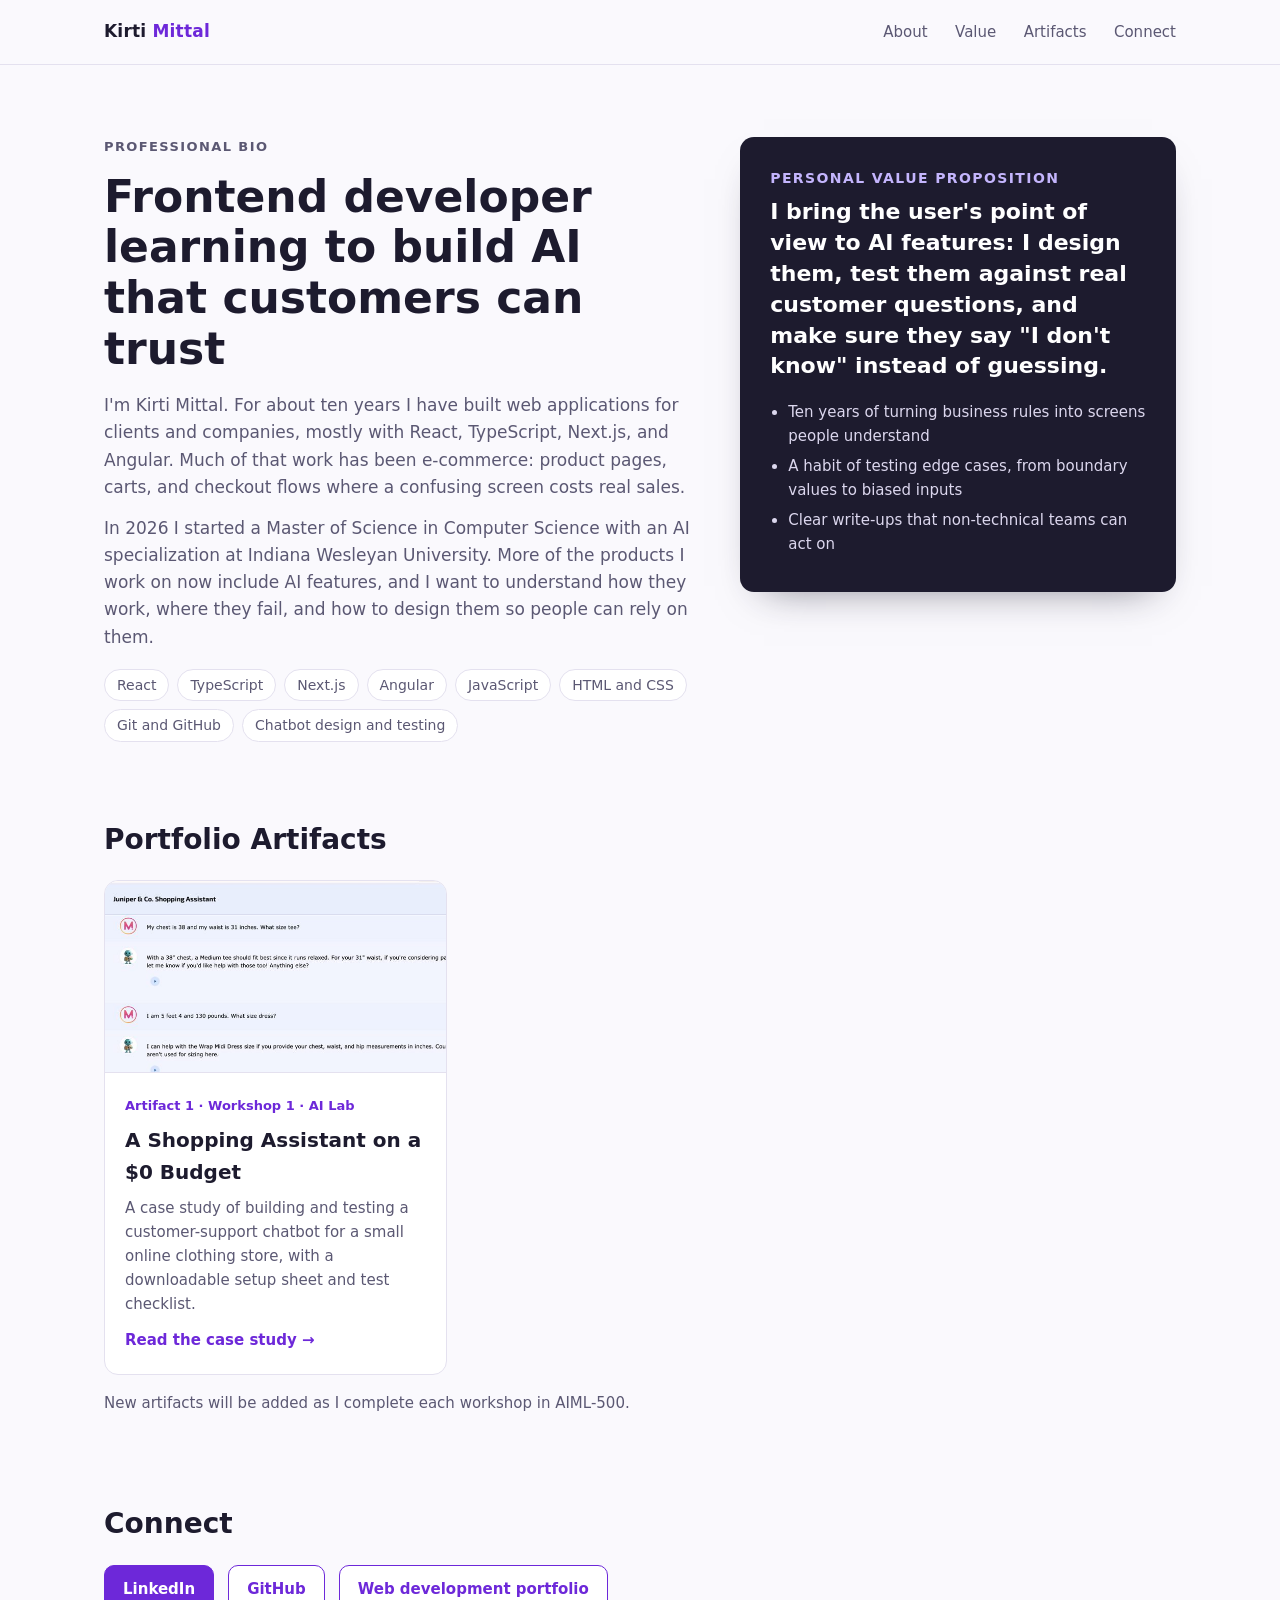
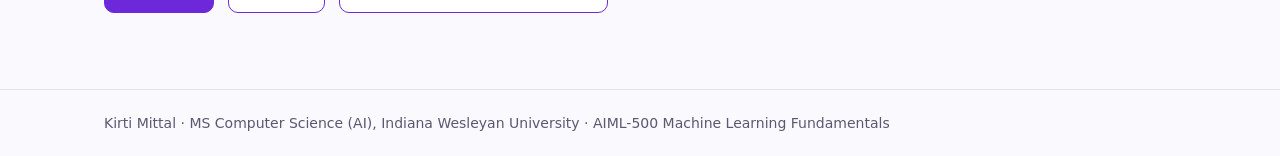
==== index.html @ bc3b61aa "Adding portfolio files" ====
<!DOCTYPE html>
<html lang="en">
<head>
  <meta charset="utf-8">
  <meta name="viewport" content="width=device-width, initial-scale=1">
  <title>Kirti Mittal | AI and Frontend Portfolio</title>
  <meta name="description" content="Kirti Mittal, frontend developer and MS Computer Science (AI) student. Portfolio of AI and machine learning work.">
  <link rel="stylesheet" href="styles.css">
</head>
<body>
  <header class="topbar">
    <div class="wrap">
      <a class="brand" href="index.html">Kirti <span>Mittal</span></a>
      <nav>
        <a href="#about">About</a>
        <a href="#value">Value</a>
        <a href="#artifacts">Artifacts</a>
        <a href="#connect">Connect</a>
      </nav>
    </div>
  </header>

  <main class="wrap">
    <section class="intro" id="about">
      <div>
        <p class="eyebrow">Professional Bio</p>
        <h1>Frontend developer learning to build AI that customers can trust</h1>
        <p>I'm Kirti Mittal. For about ten years I have built web applications for clients and companies, mostly with React, TypeScript, Next.js, and Angular. Much of that work has been e-commerce: product pages, carts, and checkout flows where a confusing screen costs real sales.</p>
        <p>In 2026 I started a Master of Science in Computer Science with an AI specialization at Indiana Wesleyan University. More of the products I work on now include AI features, and I want to understand how they work, where they fail, and how to design them so people can rely on them.</p>
        <ul class="chips">
          <li>React</li><li>TypeScript</li><li>Next.js</li><li>Angular</li><li>JavaScript</li><li>HTML and CSS</li><li>Git and GitHub</li><li>Chatbot design and testing</li>
        </ul>
      </div>

      <aside class="value-card" id="value">
        <h2>Personal Value Proposition</h2>
        <p class="statement">I bring the user's point of view to AI features: I design them, test them against real customer questions, and make sure they say "I don't know" instead of guessing.</p>
        <ul>
          <li>Ten years of turning business rules into screens people understand</li>
          <li>A habit of testing edge cases, from boundary values to biased inputs</li>
          <li>Clear write-ups that non-technical teams can act on</li>
        </ul>
      </aside>
    </section>

    <section class="block" id="artifacts">
      <h2>Portfolio Artifacts</h2>
      <div class="cards">
        <a class="card" href="artifact-1.html">
          <img src="images/card-thumb.jpg" alt="The Juniper and Co. Shopping Assistant answering a sizing question and refusing a card number">
          <div class="body">
            <span class="tag">Artifact 1 · Workshop 1 · AI Lab</span>
            <h3>A Shopping Assistant on a $0 Budget</h3>
            <p>A case study of building and testing a customer-support chatbot for a small online clothing store, with a downloadable setup sheet and test checklist.</p>
            <div class="more">Read the case study →</div>
          </div>
        </a>
      </div>
      <p class="note">New artifacts will be added as I complete each workshop in AIML-500.</p>
    </section>

    <section class="block" id="connect">
      <h2>Connect</h2>
      <div class="contact">
        <a class="btn primary" href="https://www.linkedin.com/in/kirti-mittal-17159bb5" target="_blank" rel="noopener">LinkedIn</a>
        <a class="btn ghost" href="https://github.com/KirtiMittal777/" target="_blank" rel="noopener">GitHub</a>
        <a class="btn ghost" href="https://kirti-mittal-portfolio.netlify.app/" target="_blank" rel="noopener">Web development portfolio</a>
      </div>
    </section>
  </main>

  <footer>
    <div class="wrap">Kirti Mittal · MS Computer Science (AI), Indiana Wesleyan University · AIML-500 Machine Learning Fundamentals</div>
  </footer>
</body>
</html>
---- styles.css ----
:root {
  --ink: #1d1b2e;
  --muted: #5b5873;
  --line: #e4e1ef;
  --bg: #faf9fd;
  --card: #ffffff;
  --brand: #6d28d9;
  --brand-soft: #efe9fc;
  --ok: #047857;
  --warn: #b45309;
  --radius: 14px;
  --font: system-ui, -apple-system, "Segoe UI", Roboto, "Helvetica Neue", Arial, sans-serif;
}

* { box-sizing: border-box; }
html { scroll-behavior: smooth; }
body {
  margin: 0;
  font-family: var(--font);
  color: var(--ink);
  background: var(--bg);
  line-height: 1.6;
  font-size: 17px;
}
a { color: var(--brand); }
img { max-width: 100%; display: block; }
.wrap { max-width: 1120px; margin: 0 auto; padding: 0 24px; }

/* Top bar */
.topbar {
  position: sticky; top: 0; z-index: 10;
  background: rgba(250, 249, 253, 0.92);
  backdrop-filter: blur(6px);
  border-bottom: 1px solid var(--line);
}
.topbar .wrap { display: flex; align-items: center; justify-content: space-between; height: 64px; }
.brand { font-weight: 700; color: var(--ink); text-decoration: none; letter-spacing: 0.2px; }
.brand span { color: var(--brand); }
.topbar nav a { margin-left: 22px; color: var(--muted); text-decoration: none; font-size: 15px; font-weight: 500; }
.topbar nav a:hover, .topbar nav a.active { color: var(--brand); }

/* Home: intro */
.intro { padding: 72px 0 40px; display: grid; grid-template-columns: 1.35fr 1fr; gap: 48px; align-items: start; }
.eyebrow { text-transform: uppercase; letter-spacing: 1.4px; font-size: 13px; font-weight: 700; color: var(--brand); margin: 0 0 10px; }
.intro h1 { font-size: 44px; line-height: 1.15; margin: 0 0 18px; }
.intro p { color: var(--muted); margin: 0 0 14px; }
.chips { display: flex; flex-wrap: wrap; gap: 8px; margin: 18px 0 0; padding: 0; list-style: none; }
.chips li { background: var(--card); border: 1px solid var(--line); border-radius: 999px; padding: 4px 12px; font-size: 14px; color: var(--muted); }

.value-card {
  background: var(--ink); color: #fff; border-radius: var(--radius); padding: 30px;
  box-shadow: 0 18px 40px -24px rgba(29, 27, 46, 0.6);
}
.value-card h2 { margin: 0 0 8px; font-size: 14px; letter-spacing: 1.4px; text-transform: uppercase; color: #c4b5fd; }
.value-card .statement { color: #fff; font-size: 22px; line-height: 1.4; margin: 0 0 18px; font-weight: 600; }
.value-card ul { margin: 0; padding-left: 18px; color: #dcd7ee; font-size: 15px; }
.value-card li { margin-bottom: 6px; }

section.block { padding: 36px 0; }
section.block > h2 { font-size: 28px; margin: 0 0 18px; }

/* Artifact cards */
.cards { display: grid; grid-template-columns: repeat(auto-fill, minmax(320px, 1fr)); gap: 22px; }
.card {
  background: var(--card); border: 1px solid var(--line); border-radius: var(--radius);
  overflow: hidden; text-decoration: none; color: inherit; display: flex; flex-direction: column;
  transition: transform 0.15s ease, box-shadow 0.15s ease;
}
.card:hover { transform: translateY(-3px); box-shadow: 0 14px 30px -20px rgba(109, 40, 217, 0.5); }
.card img { border-bottom: 1px solid var(--line); aspect-ratio: 16 / 9; object-fit: cover; object-position: top left; width: 100%; }
.card .body { padding: 18px 20px 22px; }
.card .tag { font-size: 13px; font-weight: 700; color: var(--brand); }
.card h3 { margin: 6px 0 8px; font-size: 20px; }
.card p { margin: 0; color: var(--muted); font-size: 15px; }
.card .more { margin-top: 12px; font-weight: 600; color: var(--brand); font-size: 15px; }
.note { color: var(--muted); font-size: 15px; margin-top: 16px; }

.contact { display: flex; gap: 14px; flex-wrap: wrap; }
.btn {
  display: inline-block; padding: 11px 18px; border-radius: 10px; font-weight: 600; font-size: 15px;
  text-decoration: none; border: 1px solid var(--brand);
}
.btn.primary { background: var(--brand); color: #fff; }
.btn.ghost { background: var(--card); color: var(--brand); }
.btn:hover { filter: brightness(1.08); }

footer { border-top: 1px solid var(--line); margin-top: 40px; padding: 22px 0; color: var(--muted); font-size: 14px; }

/* Artifact page */
.crumbs { padding-top: 28px; font-size: 14px; color: var(--muted); }
.crumbs a { color: var(--muted); }
.art-head { padding: 18px 0 8px; }
.art-head h1 { font-size: 38px; line-height: 1.2; margin: 4px 0 14px; max-width: 820px; }
.art-head .lede { color: var(--muted); max-width: 760px; margin: 0 0 20px; }
.actions { display: flex; gap: 12px; flex-wrap: wrap; margin-bottom: 26px; }

.stats { display: grid; grid-template-columns: repeat(4, 1fr); gap: 14px; margin: 6px 0 30px; }
.stat { background: var(--card); border: 1px solid var(--line); border-radius: 12px; padding: 14px 16px; }
.stat b { display: block; font-size: 26px; color: var(--brand); line-height: 1.1; }
.stat span { font-size: 14px; color: var(--muted); }

.layout { display: grid; grid-template-columns: 220px 1fr; gap: 44px; align-items: start; }
.toc { position: sticky; top: 88px; font-size: 14px; }
.toc p { font-weight: 700; margin: 0 0 8px; text-transform: uppercase; letter-spacing: 1.2px; font-size: 12px; color: var(--muted); }
.toc ol { margin: 0; padding-left: 20px; }
.toc li { margin-bottom: 6px; }
.toc a { color: var(--ink); text-decoration: none; }
.toc a:hover { color: var(--brand); }

.field { padding: 6px 0 26px; border-bottom: 1px dashed var(--line); margin-bottom: 22px; scroll-margin-top: 88px; }
.field:last-child { border-bottom: 0; }
.field .label {
  display: inline-block; font-size: 12px; font-weight: 700; letter-spacing: 1.3px; text-transform: uppercase;
  color: var(--brand); background: var(--brand-soft); border-radius: 6px; padding: 3px 9px; margin-bottom: 10px;
}
.field h2 { margin: 0 0 10px; font-size: 24px; }
.field p { margin: 0 0 12px; }
.field ul, .field ol { margin: 0 0 12px; padding-left: 22px; }
.field li { margin-bottom: 6px; }

.steps { counter-reset: s; list-style: none; padding: 0 !important; }
.steps li { counter-increment: s; position: relative; padding-left: 44px; margin-bottom: 14px; }
.steps li::before {
  content: counter(s); position: absolute; left: 0; top: 0; width: 30px; height: 30px; border-radius: 50%;
  background: var(--brand); color: #fff; font-weight: 700; font-size: 14px; display: grid; place-items: center;
}

table.results { width: 100%; border-collapse: collapse; font-size: 15px; margin: 6px 0 14px; background: var(--card); border: 1px solid var(--line); border-radius: 10px; overflow: hidden; }
table.results th, table.results td { text-align: left; padding: 9px 12px; border-bottom: 1px solid var(--line); vertical-align: top; }
table.results th { background: var(--brand-soft); font-size: 13px; text-transform: uppercase; letter-spacing: 0.8px; }
.pass { color: var(--ok); font-weight: 700; }
.partial { color: var(--warn); font-weight: 700; }

figure { margin: 18px 0 24px; }
figure a { display: block; }
figure img {
  border: 2px solid #c9c3dc; border-radius: 10px; width: 100%;
  box-shadow: 0 10px 24px -18px rgba(29, 27, 46, 0.55);
}
figcaption { font-size: 14px; color: var(--muted); margin-top: 8px; }
figcaption b { color: var(--ink); }

.timeline { list-style: none; padding: 0 !important; border-left: 3px solid var(--brand-soft); margin-left: 6px !important; }
.timeline li { position: relative; padding: 0 0 14px 20px; }
.timeline li::before { content: ""; position: absolute; left: -8px; top: 7px; width: 13px; height: 13px; border-radius: 50%; background: var(--brand); }

.refs p { padding-left: 2em; text-indent: -2em; }

@media (max-width: 860px) {
  .intro { grid-template-columns: 1fr; padding-top: 44px; }
  .intro h1 { font-size: 34px; }
  .layout { grid-template-columns: 1fr; }
  .toc { position: static; }
  .stats { grid-template-columns: repeat(2, 1fr); }
  .topbar nav a { margin-left: 14px; }
  .art-head h1 { font-size: 30px; }
}

.layout > * { min-width: 0; }
.refs p { overflow-wrap: anywhere; }
@media (max-width: 560px) {
  table.results { font-size: 13px; }
  table.results th, table.results td { padding: 7px 8px; }
  .topbar nav a:first-child { display: none; }
}
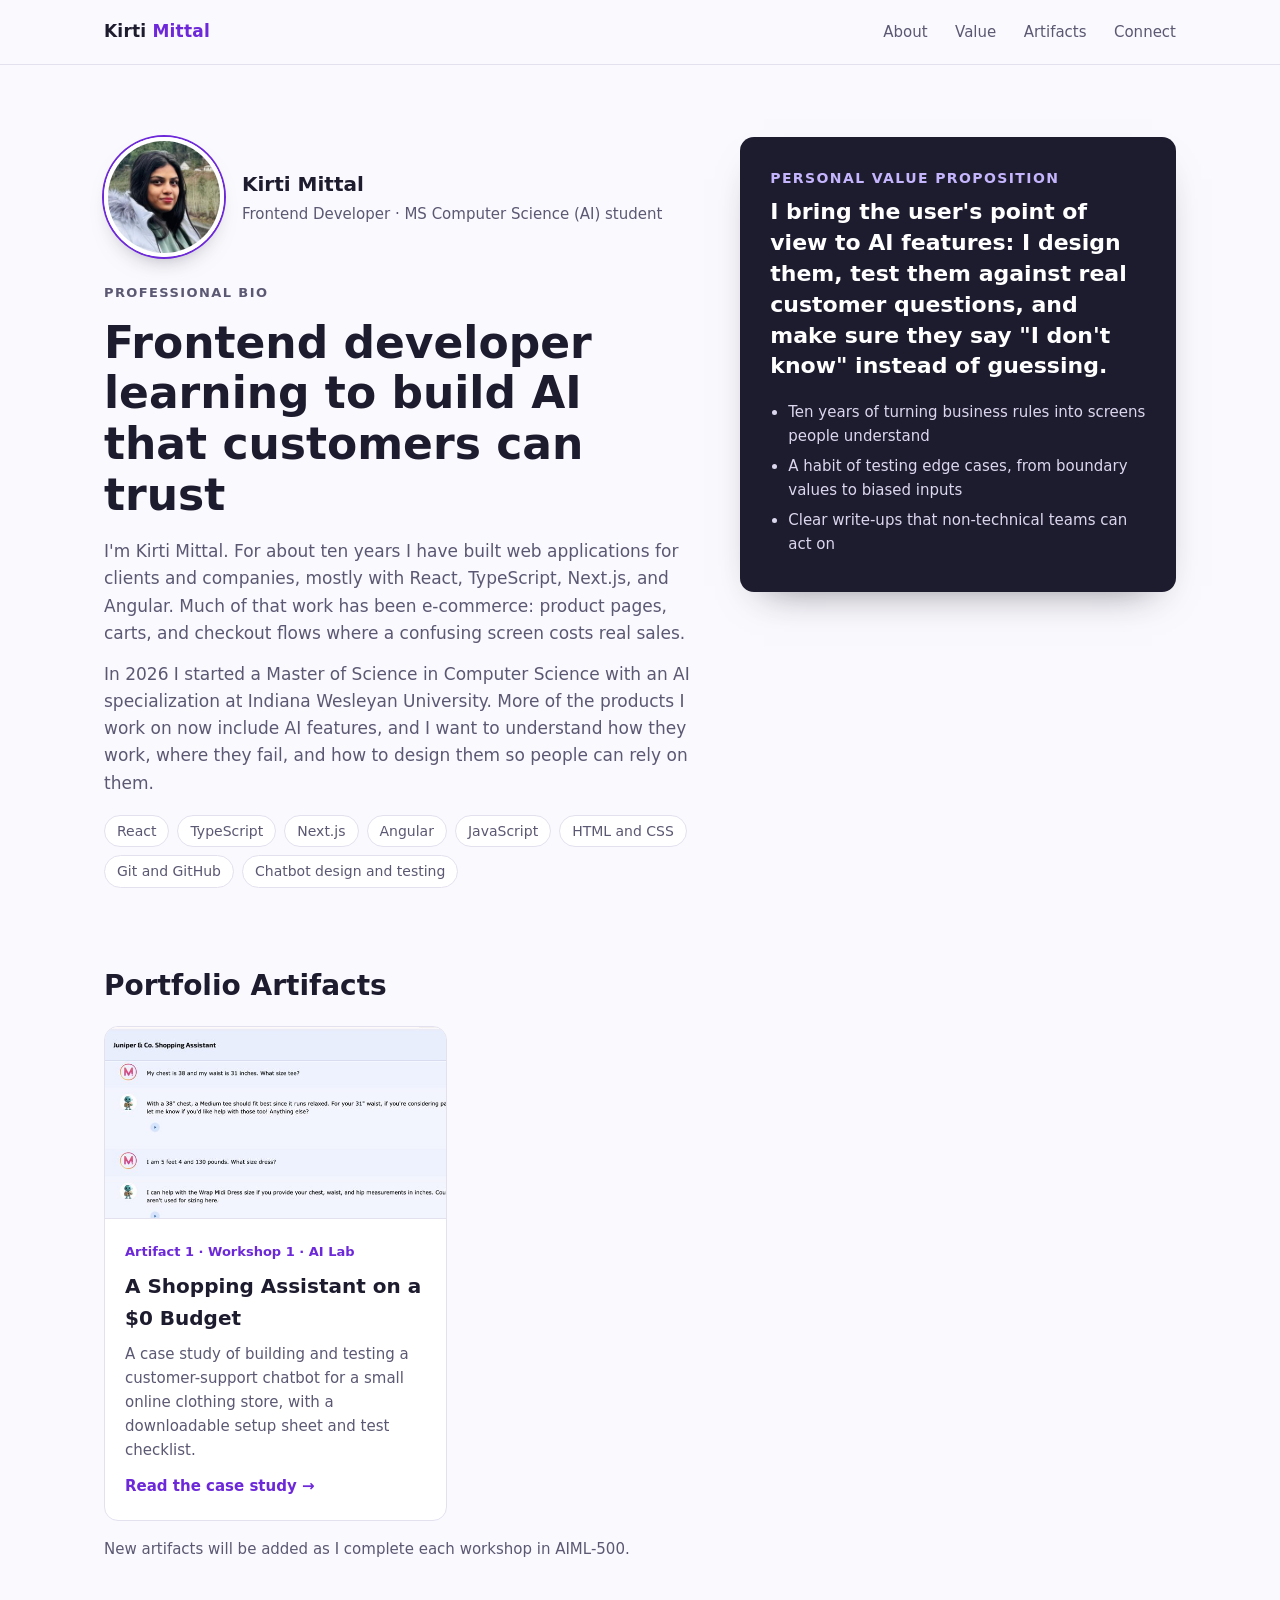
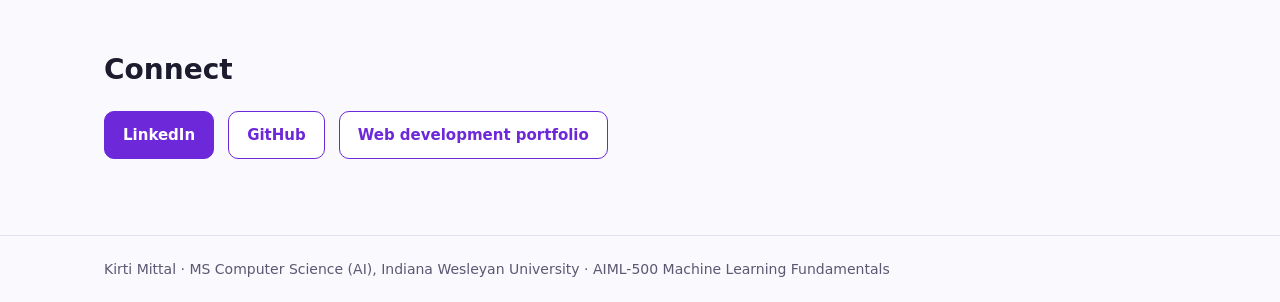
==== commit 7b7c68aa: "Revision 2" ====
--- a/index.html
+++ b/index.html
@@ -23,6 +23,13 @@
   <main class="wrap">
     <section class="intro" id="about">
       <div>
+        <div class="profile">
+          <img class="avatar" src="images/kirti-mittal.jpg" alt="Photo of Kirti Mittal" width="120" height="120">
+          <div>
+            <p class="name">Kirti Mittal</p>
+            <p class="role">Frontend Developer · MS Computer Science (AI) student</p>
+          </div>
+        </div>
         <p class="eyebrow">Professional Bio</p>
         <h1>Frontend developer learning to build AI that customers can trust</h1>
         <p>I'm Kirti Mittal. For about ten years I have built web applications for clients and companies, mostly with React, TypeScript, Next.js, and Angular. Much of that work has been e-commerce: product pages, carts, and checkout flows where a confusing screen costs real sales.</p>
--- a/styles.css
+++ b/styles.css
@@ -163,3 +163,13 @@
   table.results th, table.results td { padding: 7px 8px; }
   .topbar nav a:first-child { display: none; }
 }
+
+/* Profile photo */
+.profile { display: flex; align-items: center; gap: 18px; margin: 0 0 26px; }
+.avatar {
+  width: 120px; height: 120px; border-radius: 50%; object-fit: cover;
+  border: 4px solid #fff; box-shadow: 0 0 0 2px var(--brand), 0 12px 26px -16px rgba(29, 27, 46, 0.6);
+}
+.profile .name { margin: 0; font-size: 20px; font-weight: 700; color: var(--ink); }
+.profile .role { margin: 2px 0 0; font-size: 15px; color: var(--muted); }
+@media (max-width: 560px) { .avatar { width: 96px; height: 96px; } }
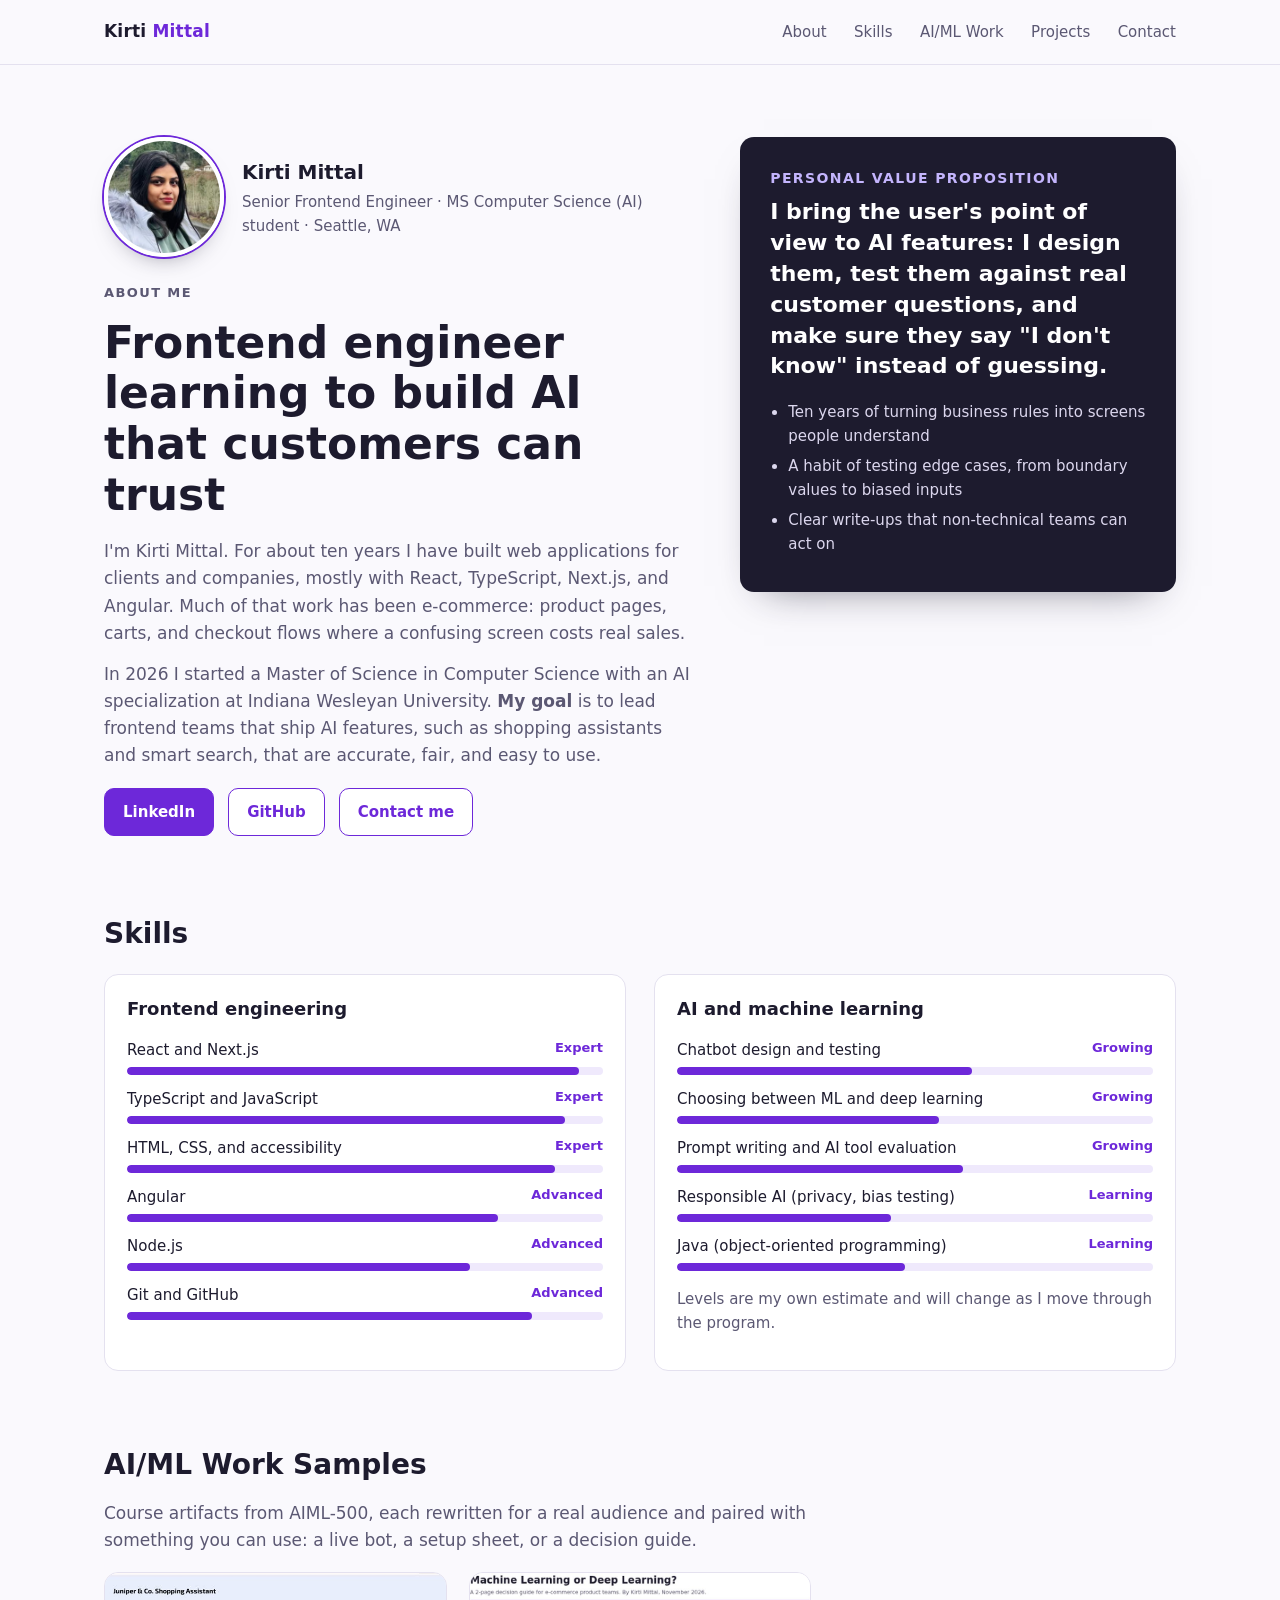
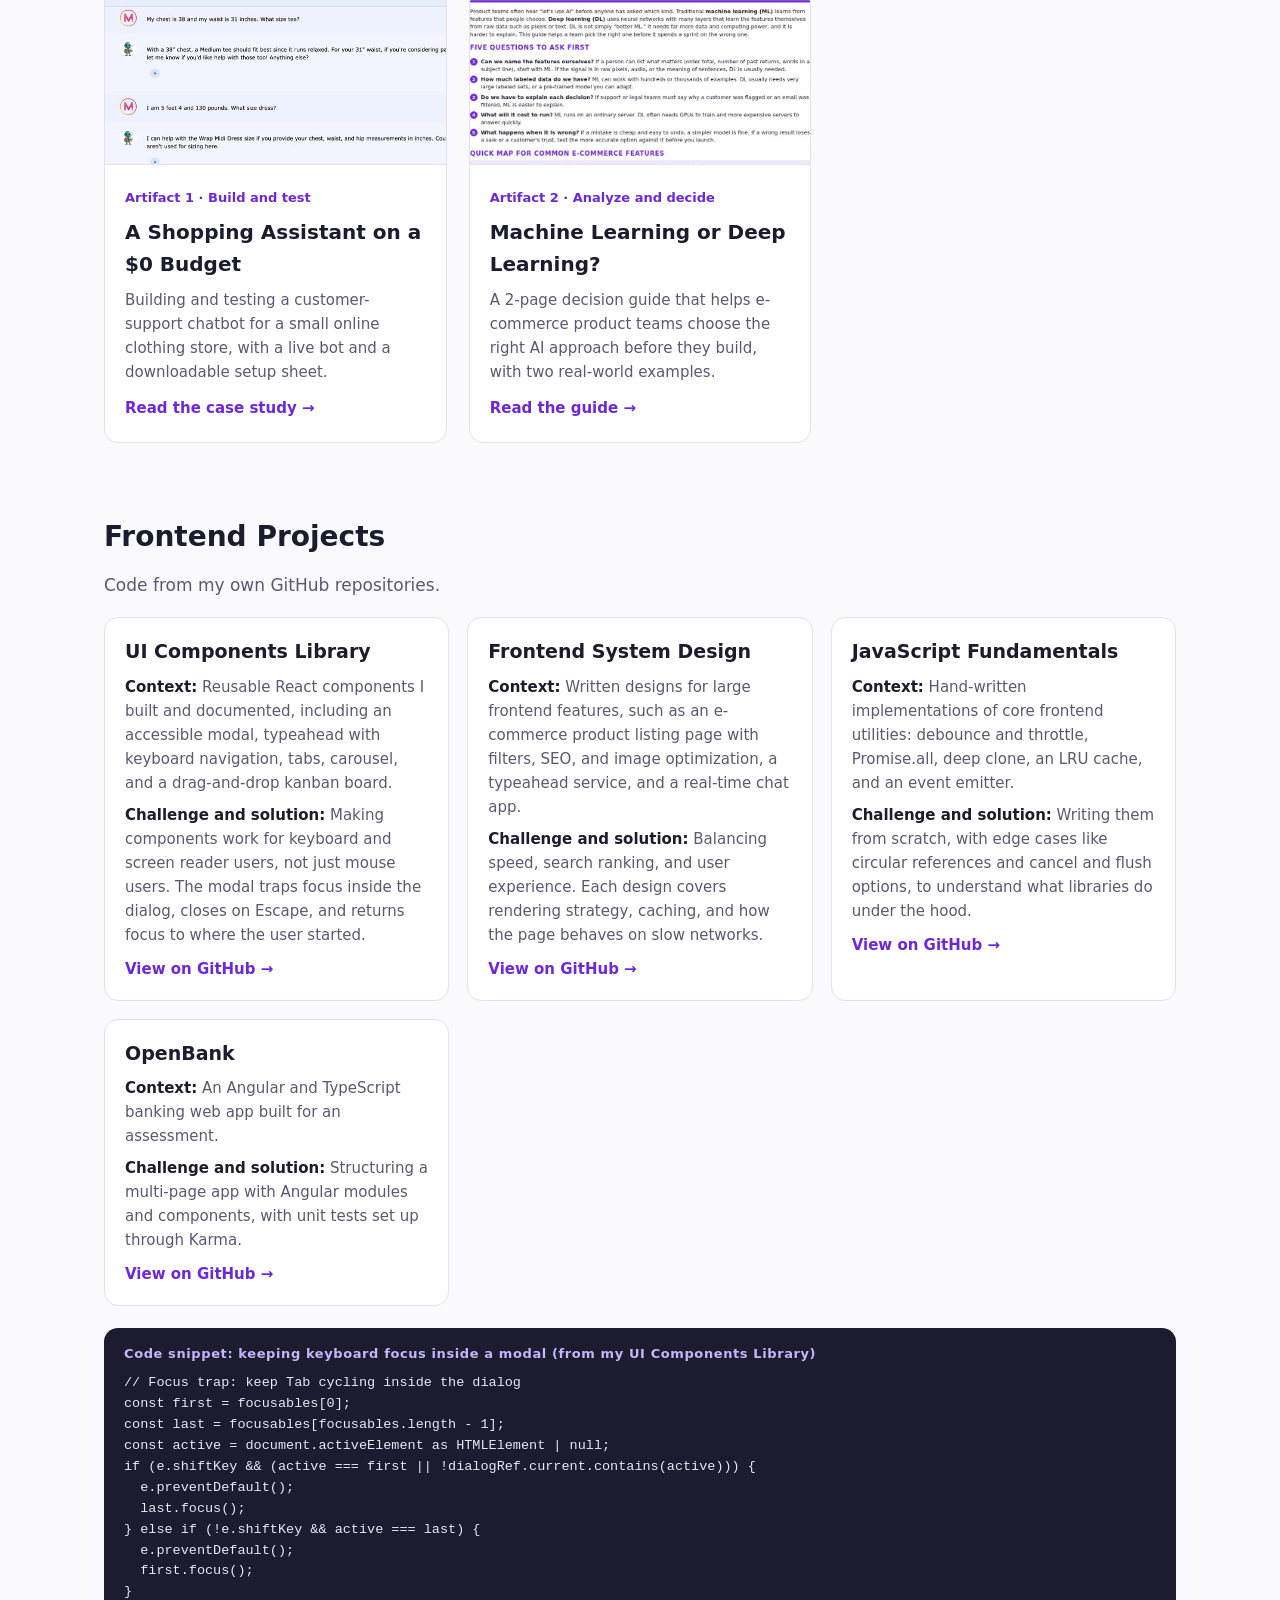
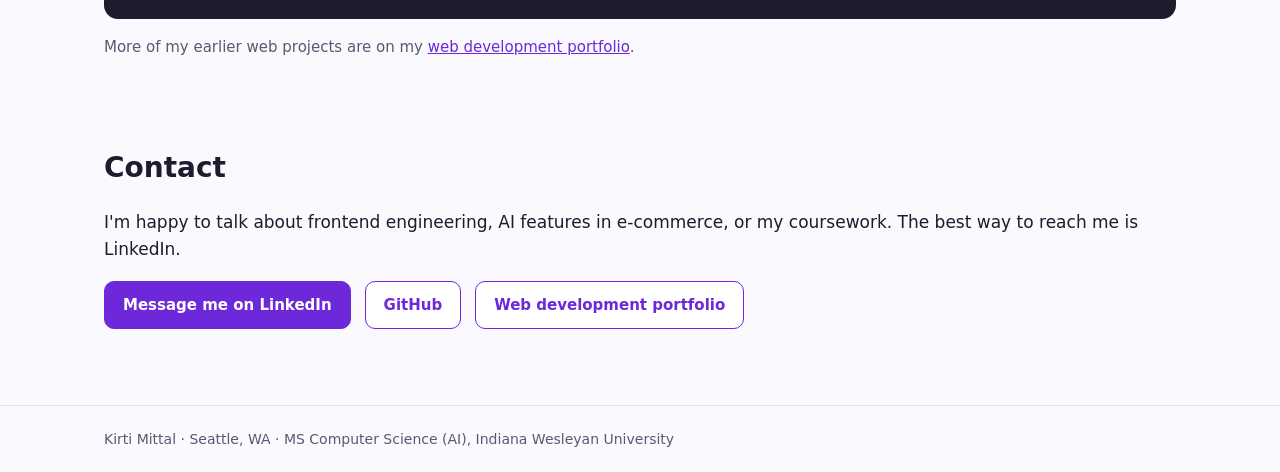
==== commit db3fb045: "Version2 - Assignment 2.5 - Added artifcat 2" ====
--- a/index.html
+++ b/index.html
@@ -3,8 +3,8 @@
 <head>
   <meta charset="utf-8">
   <meta name="viewport" content="width=device-width, initial-scale=1">
-  <title>Kirti Mittal | AI and Frontend Portfolio</title>
-  <meta name="description" content="Kirti Mittal, frontend developer and MS Computer Science (AI) student. Portfolio of AI and machine learning work.">
+  <title>Kirti Mittal | Frontend Engineer and AI/ML Portfolio</title>
+  <meta name="description" content="Kirti Mittal, senior frontend engineer in Seattle and MS Computer Science (AI) student. AI/ML artifacts, frontend projects, and skills.">
   <link rel="stylesheet" href="styles.css">
 </head>
 <body>
@@ -13,30 +13,34 @@
       <a class="brand" href="index.html">Kirti <span>Mittal</span></a>
       <nav>
         <a href="#about">About</a>
-        <a href="#value">Value</a>
-        <a href="#artifacts">Artifacts</a>
-        <a href="#connect">Connect</a>
+        <a href="#skills">Skills</a>
+        <a href="#artifacts">AI/ML Work</a>
+        <a href="#projects">Projects</a>
+        <a href="#contact">Contact</a>
       </nav>
     </div>
   </header>
 
   <main class="wrap">
+    <!-- About Me -->
     <section class="intro" id="about">
       <div>
         <div class="profile">
           <img class="avatar" src="images/kirti-mittal.jpg" alt="Photo of Kirti Mittal" width="120" height="120">
           <div>
             <p class="name">Kirti Mittal</p>
-            <p class="role">Frontend Developer · MS Computer Science (AI) student</p>
+            <p class="role">Senior Frontend Engineer · MS Computer Science (AI) student · Seattle, WA</p>
           </div>
         </div>
-        <p class="eyebrow">Professional Bio</p>
-        <h1>Frontend developer learning to build AI that customers can trust</h1>
+        <p class="eyebrow">About Me</p>
+        <h1>Frontend engineer learning to build AI that customers can trust</h1>
         <p>I'm Kirti Mittal. For about ten years I have built web applications for clients and companies, mostly with React, TypeScript, Next.js, and Angular. Much of that work has been e-commerce: product pages, carts, and checkout flows where a confusing screen costs real sales.</p>
-        <p>In 2026 I started a Master of Science in Computer Science with an AI specialization at Indiana Wesleyan University. More of the products I work on now include AI features, and I want to understand how they work, where they fail, and how to design them so people can rely on them.</p>
-        <ul class="chips">
-          <li>React</li><li>TypeScript</li><li>Next.js</li><li>Angular</li><li>JavaScript</li><li>HTML and CSS</li><li>Git and GitHub</li><li>Chatbot design and testing</li>
-        </ul>
+        <p>In 2026 I started a Master of Science in Computer Science with an AI specialization at Indiana Wesleyan University. <b>My goal</b> is to lead frontend teams that ship AI features, such as shopping assistants and smart search, that are accurate, fair, and easy to use.</p>
+        <div class="contact" style="margin-top:18px">
+          <a class="btn primary" href="https://www.linkedin.com/in/kirti-mittal-17159bb5" target="_blank" rel="noopener">LinkedIn</a>
+          <a class="btn ghost" href="https://github.com/KirtiMittal777/" target="_blank" rel="noopener">GitHub</a>
+          <a class="btn ghost" href="#contact">Contact me</a>
+        </div>
       </div>
 
       <aside class="value-card" id="value">
@@ -50,26 +54,126 @@
       </aside>
     </section>
 
+    <!-- Skills -->
+    <section class="block" id="skills">
+      <h2>Skills</h2>
+      <div class="skills">
+        <div class="skill-group">
+          <h3>Frontend engineering</h3>
+          <div class="skill"><span>React and Next.js</span><span class="lvl">Expert</span><div class="meter"><i style="width:95%"></i></div></div>
+          <div class="skill"><span>TypeScript and JavaScript</span><span class="lvl">Expert</span><div class="meter"><i style="width:92%"></i></div></div>
+          <div class="skill"><span>HTML, CSS, and accessibility</span><span class="lvl">Expert</span><div class="meter"><i style="width:90%"></i></div></div>
+          <div class="skill"><span>Angular</span><span class="lvl">Advanced</span><div class="meter"><i style="width:78%"></i></div></div>
+          <div class="skill"><span>Node.js</span><span class="lvl">Advanced</span><div class="meter"><i style="width:72%"></i></div></div>
+          <div class="skill"><span>Git and GitHub</span><span class="lvl">Advanced</span><div class="meter"><i style="width:85%"></i></div></div>
+        </div>
+        <div class="skill-group">
+          <h3>AI and machine learning</h3>
+          <div class="skill"><span>Chatbot design and testing</span><span class="lvl">Growing</span><div class="meter"><i style="width:62%"></i></div></div>
+          <div class="skill"><span>Choosing between ML and deep learning</span><span class="lvl">Growing</span><div class="meter"><i style="width:55%"></i></div></div>
+          <div class="skill"><span>Prompt writing and AI tool evaluation</span><span class="lvl">Growing</span><div class="meter"><i style="width:60%"></i></div></div>
+          <div class="skill"><span>Responsible AI (privacy, bias testing)</span><span class="lvl">Learning</span><div class="meter"><i style="width:45%"></i></div></div>
+          <div class="skill"><span>Java (object-oriented programming)</span><span class="lvl">Learning</span><div class="meter"><i style="width:48%"></i></div></div>
+          <p class="note">Levels are my own estimate and will change as I move through the program.</p>
+        </div>
+      </div>
+    </section>
+
+    <!-- AI/ML artifacts -->
     <section class="block" id="artifacts">
-      <h2>Portfolio Artifacts</h2>
+      <h2>AI/ML Work Samples</h2>
+      <p class="section-lede">Course artifacts from AIML-500, each rewritten for a real audience and paired with something you can use: a live bot, a setup sheet, or a decision guide.</p>
       <div class="cards">
         <a class="card" href="artifact-1.html">
           <img src="images/card-thumb.jpg" alt="The Juniper and Co. Shopping Assistant answering a sizing question and refusing a card number">
           <div class="body">
-            <span class="tag">Artifact 1 · Workshop 1 · AI Lab</span>
+            <span class="tag">Artifact 1 · Build and test</span>
             <h3>A Shopping Assistant on a $0 Budget</h3>
-            <p>A case study of building and testing a customer-support chatbot for a small online clothing store, with a downloadable setup sheet and test checklist.</p>
+            <p>Building and testing a customer-support chatbot for a small online clothing store, with a live bot and a downloadable setup sheet.</p>
             <div class="more">Read the case study →</div>
           </div>
         </a>
+        <a class="card" href="artifact-2.html">
+          <img src="images/card-thumb-2.jpg" alt="First page of the Machine Learning or Deep Learning decision guide">
+          <div class="body">
+            <span class="tag">Artifact 2 · Analyze and decide</span>
+            <h3>Machine Learning or Deep Learning?</h3>
+            <p>A 2-page decision guide that helps e-commerce product teams choose the right AI approach before they build, with two real-world examples.</p>
+            <div class="more">Read the guide →</div>
+          </div>
+        </a>
       </div>
-      <p class="note">New artifacts will be added as I complete each workshop in AIML-500.</p>
     </section>
 
-    <section class="block" id="connect">
-      <h2>Connect</h2>
+    <!-- Development projects -->
+    <section class="block" id="projects">
+      <h2>Frontend Projects</h2>
+      <p class="section-lede">Code from my own GitHub repositories.</p>
+      <div class="projects">
+        <article class="project">
+          <h3>UI Components Library</h3>
+          <p><b>Context:</b> Reusable React components I built and documented, including an accessible modal, typeahead with keyboard navigation, tabs, carousel, and a drag-and-drop kanban board.</p>
+          <p><b>Challenge and solution:</b> Making components work for keyboard and screen reader users, not just mouse users. The modal traps focus inside the dialog, closes on Escape, and returns focus to where the user started.</p>
+          <a href="https://github.com/KirtiMittal777/UIComponents" target="_blank" rel="noopener">View on GitHub →</a>
+        </article>
+        <article class="project">
+          <h3>Frontend System Design</h3>
+          <p><b>Context:</b> Written designs for large frontend features, such as an e-commerce product listing page with filters, SEO, and image optimization, a typeahead service, and a real-time chat app.</p>
+          <p><b>Challenge and solution:</b> Balancing speed, search ranking, and user experience. Each design covers rendering strategy, caching, and how the page behaves on slow networks.</p>
+          <a href="https://github.com/KirtiMittal777/SystemDesign" target="_blank" rel="noopener">View on GitHub →</a>
+        </article>
+        <article class="project">
+          <h3>JavaScript Fundamentals</h3>
+          <p><b>Context:</b> Hand-written implementations of core frontend utilities: debounce and throttle, Promise.all, deep clone, an LRU cache, and an event emitter.</p>
+          <p><b>Challenge and solution:</b> Writing them from scratch, with edge cases like circular references and cancel and flush options, to understand what libraries do under the hood.</p>
+          <a href="https://github.com/KirtiMittal777/FEDataStructure" target="_blank" rel="noopener">View on GitHub →</a>
+        </article>
+        <article class="project">
+          <h3>OpenBank</h3>
+          <p><b>Context:</b> An Angular and TypeScript banking web app built for an assessment.</p>
+          <p><b>Challenge and solution:</b> Structuring a multi-page app with Angular modules and components, with unit tests set up through Karma.</p>
+          <a href="https://github.com/KirtiMittal777/OpenBank" target="_blank" rel="noopener">View on GitHub →</a>
+        </article>
+      </div>
+
+      <div class="snippet">
+        <p class="snippet-title">Code snippet: keeping keyboard focus inside a modal (from my UI Components Library)</p>
+<pre><code>// Focus trap: keep Tab cycling inside the dialog
+const first = focusables[0];
+const last = focusables[focusables.length - 1];
+const active = document.activeElement as HTMLElement | null;
+if (e.shiftKey &amp;&amp; (active === first || !dialogRef.current.contains(active))) {
+  e.preventDefault();
+  last.focus();
+} else if (!e.shiftKey &amp;&amp; active === last) {
+  e.preventDefault();
+  first.focus();
+}</code></pre>
+      </div>
+      <p class="note">More of my earlier web projects are on my <a href="https://kirti-mittal-portfolio.netlify.app/" target="_blank" rel="noopener">web development portfolio</a>.</p>
+    </section>
+
+    <!-- Testimonials: replace the two quotes below with real ones, then delete the word "hidden" on the next line -->
+    <section class="block" id="testimonials" hidden>
+      <h2>What People Say</h2>
+      <div class="quotes">
+        <blockquote>
+          <p>"QUOTE FROM A MANAGER OR CLIENT"</p>
+          <cite>Name, Title, Company</cite>
+        </blockquote>
+        <blockquote>
+          <p>"QUOTE FROM A COLLEAGUE OR CLASSMATE"</p>
+          <cite>Name, Title</cite>
+        </blockquote>
+      </div>
+    </section>
+
+    <!-- Contact -->
+    <section class="block" id="contact">
+      <h2>Contact</h2>
+      <p>I'm happy to talk about frontend engineering, AI features in e-commerce, or my coursework. The best way to reach me is LinkedIn.</p>
       <div class="contact">
-        <a class="btn primary" href="https://www.linkedin.com/in/kirti-mittal-17159bb5" target="_blank" rel="noopener">LinkedIn</a>
+        <a class="btn primary" href="https://www.linkedin.com/in/kirti-mittal-17159bb5" target="_blank" rel="noopener">Message me on LinkedIn</a>
         <a class="btn ghost" href="https://github.com/KirtiMittal777/" target="_blank" rel="noopener">GitHub</a>
         <a class="btn ghost" href="https://kirti-mittal-portfolio.netlify.app/" target="_blank" rel="noopener">Web development portfolio</a>
       </div>
@@ -77,7 +181,7 @@
   </main>
 
   <footer>
-    <div class="wrap">Kirti Mittal · MS Computer Science (AI), Indiana Wesleyan University · AIML-500 Machine Learning Fundamentals</div>
+    <div class="wrap">Kirti Mittal · Seattle, WA · MS Computer Science (AI), Indiana Wesleyan University</div>
   </footer>
 </body>
 </html>
--- a/styles.css
+++ b/styles.css
@@ -173,3 +173,27 @@
 .profile .name { margin: 0; font-size: 20px; font-weight: 700; color: var(--ink); }
 .profile .role { margin: 2px 0 0; font-size: 15px; color: var(--muted); }
 @media (max-width: 560px) { .avatar { width: 96px; height: 96px; } }
+
+/* Workshop 2 additions */
+.section-lede { color: var(--muted); margin: -6px 0 18px; max-width: 760px; }
+.skills { display: grid; grid-template-columns: 1fr 1fr; gap: 28px; }
+.skill-group { background: var(--card); border: 1px solid var(--line); border-radius: var(--radius); padding: 20px 22px; }
+.skill-group h3 { margin: 0 0 14px; font-size: 18px; }
+.skill { display: grid; grid-template-columns: 1fr auto; row-gap: 5px; margin-bottom: 12px; font-size: 15px; }
+.skill .lvl { font-size: 13px; font-weight: 700; color: var(--brand); }
+.meter { grid-column: 1 / -1; height: 8px; background: var(--brand-soft); border-radius: 999px; overflow: hidden; }
+.meter i { display: block; height: 100%; background: var(--brand); border-radius: 999px; }
+.projects { display: grid; grid-template-columns: repeat(auto-fill, minmax(320px, 1fr)); gap: 18px; }
+.project { background: var(--card); border: 1px solid var(--line); border-radius: var(--radius); padding: 18px 20px; }
+.project h3 { margin: 0 0 8px; font-size: 19px; }
+.project p { margin: 0 0 8px; font-size: 15px; color: var(--muted); }
+.project p b { color: var(--ink); }
+.project a { font-weight: 600; font-size: 15px; text-decoration: none; }
+.snippet { margin-top: 22px; background: var(--ink); border-radius: var(--radius); padding: 16px 20px; overflow-x: auto; }
+.snippet-title { color: #c4b5fd; font-size: 13px; font-weight: 700; letter-spacing: 0.6px; margin: 0 0 8px; }
+.snippet pre { margin: 0; color: #e9e6f5; font-size: 13.5px; line-height: 1.55; }
+.quotes { display: grid; grid-template-columns: 1fr 1fr; gap: 18px; }
+.quotes blockquote { margin: 0; background: var(--card); border-left: 4px solid var(--brand); border-radius: 10px; padding: 16px 20px; }
+.quotes cite { display: block; margin-top: 8px; color: var(--muted); font-style: normal; font-size: 14px; }
+@media (max-width: 860px) { .skills, .quotes { grid-template-columns: 1fr; } }
+.next-link { margin: 10px 0 30px; }
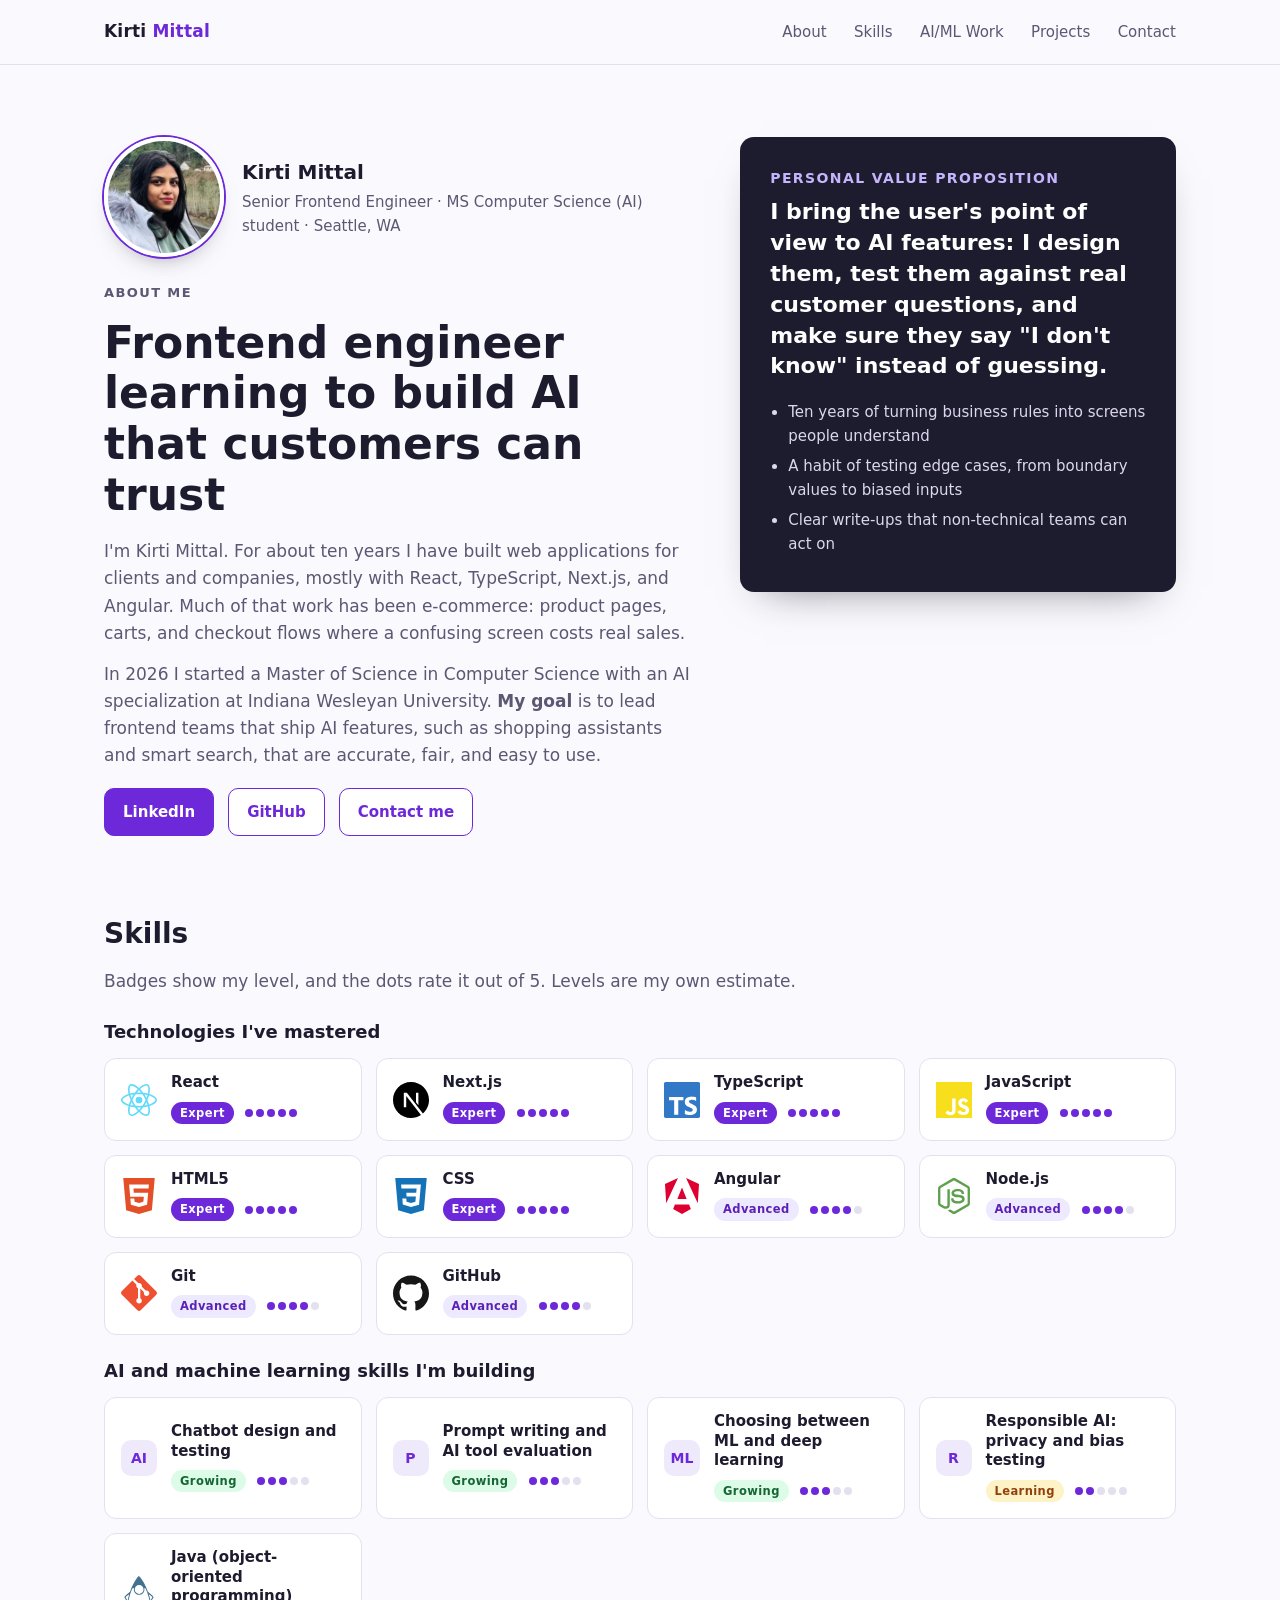
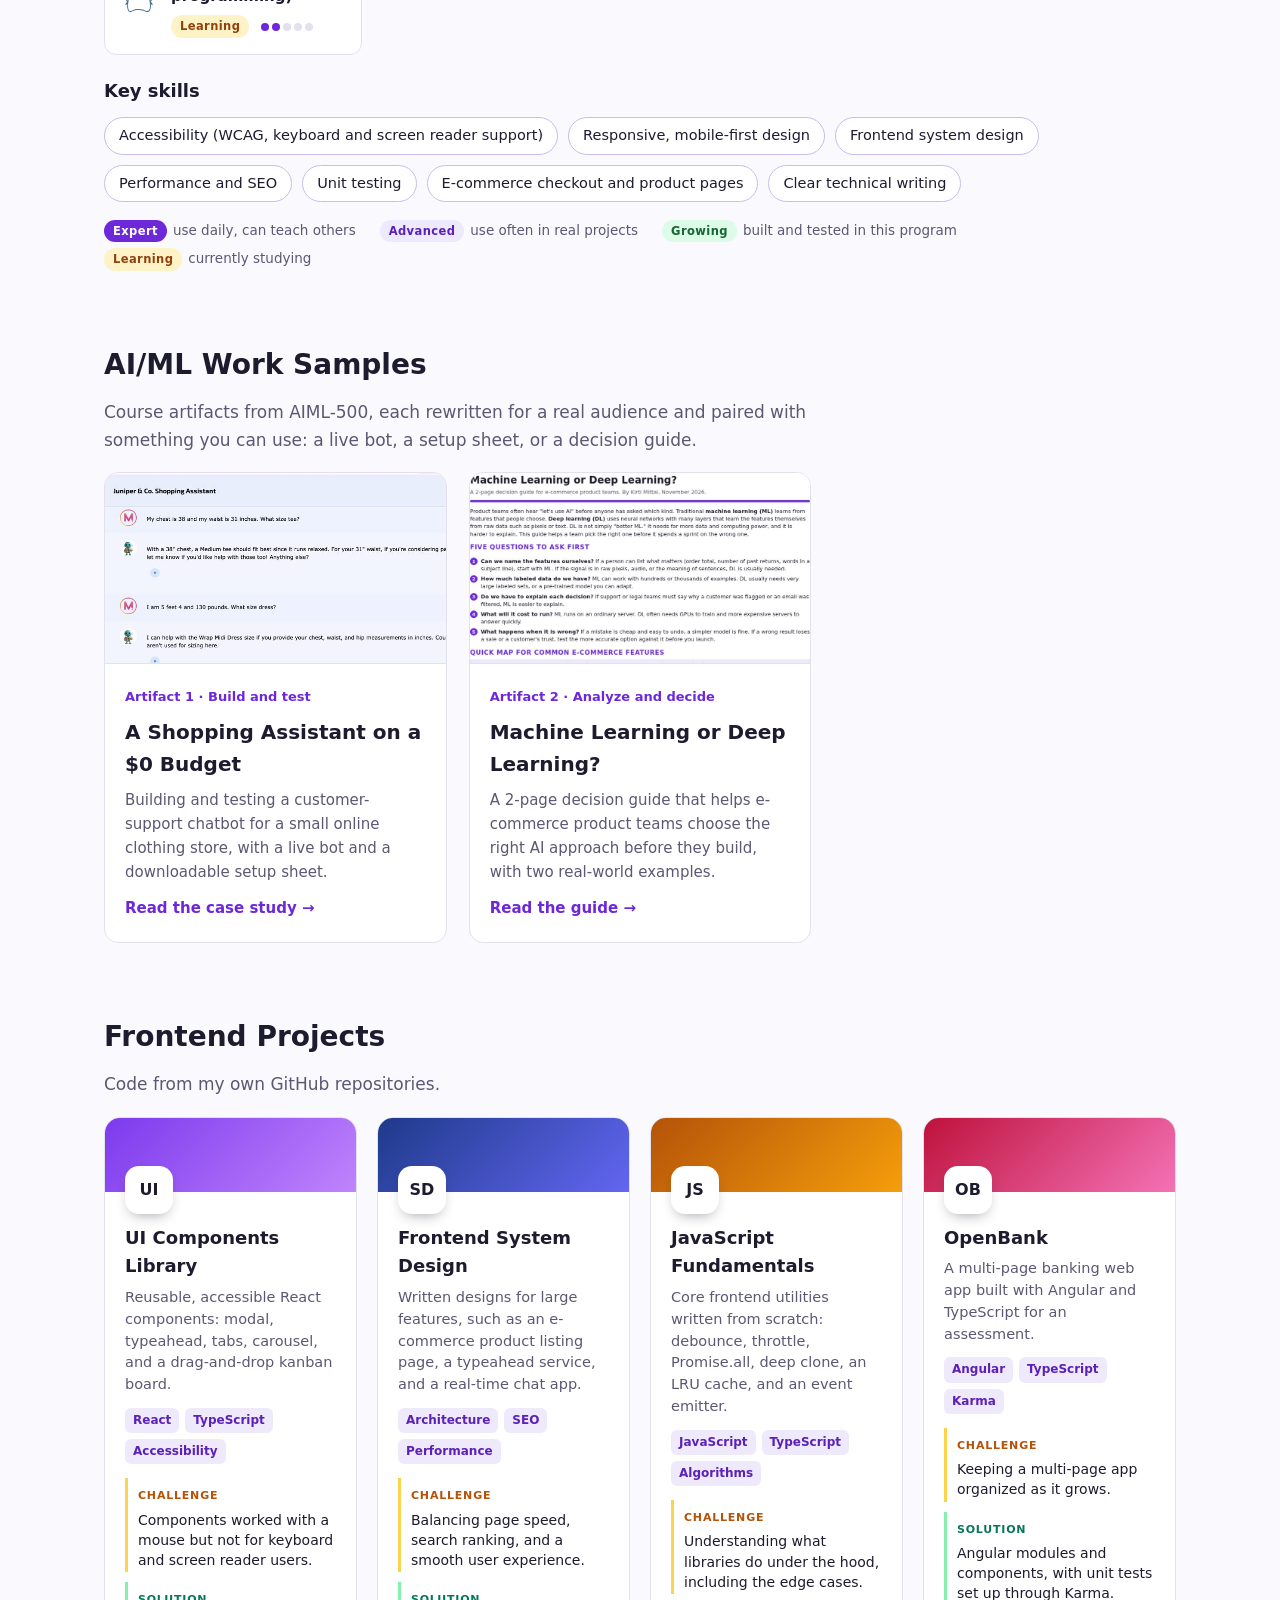
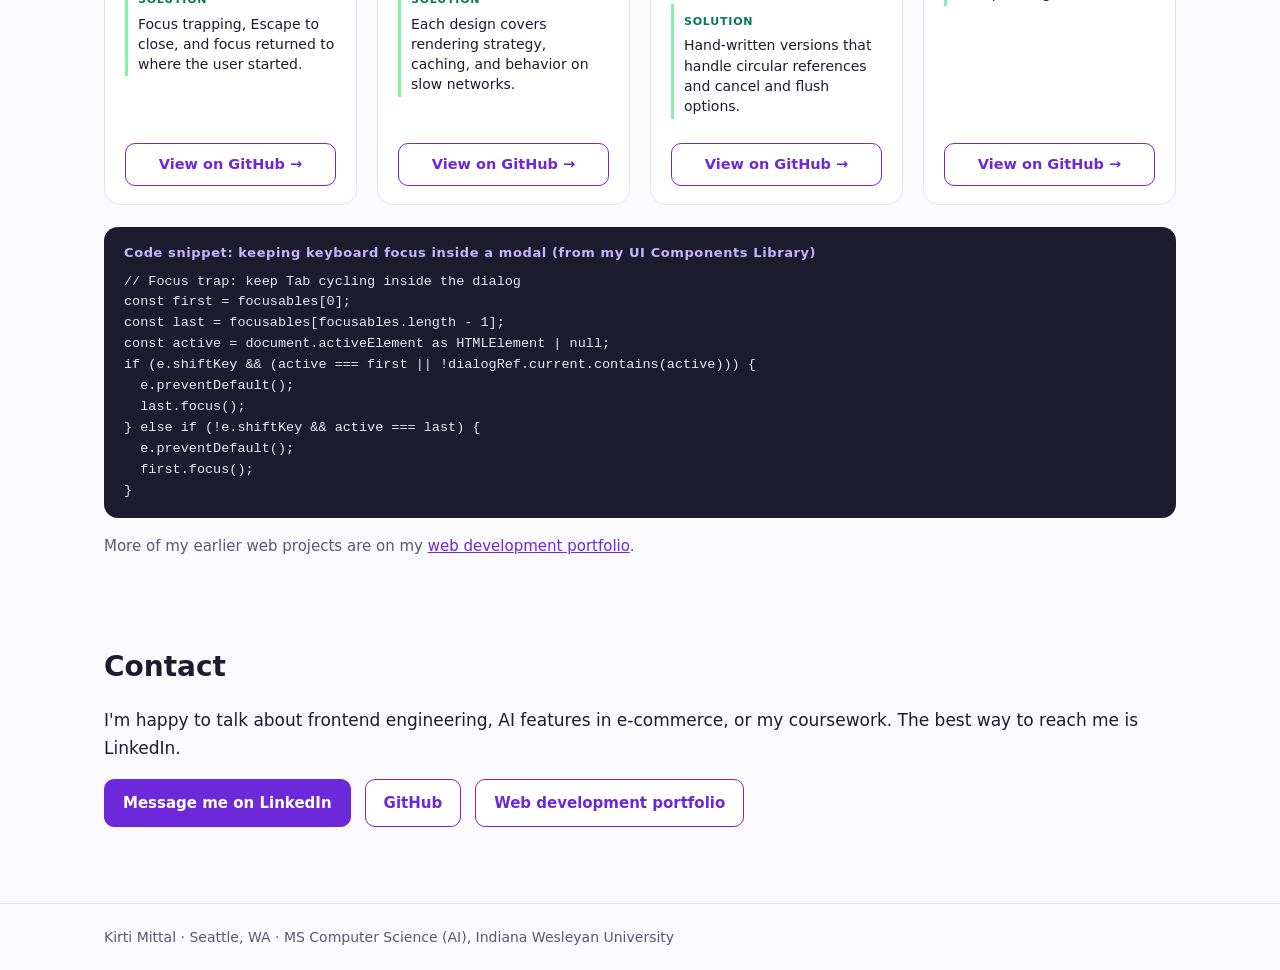
==== commit d1721214: "Updated files for 2.5 portfolio artifact 2" ====
--- a/index.html
+++ b/index.html
@@ -57,25 +57,151 @@
     <!-- Skills -->
     <section class="block" id="skills">
       <h2>Skills</h2>
-      <div class="skills">
-        <div class="skill-group">
-          <h3>Frontend engineering</h3>
-          <div class="skill"><span>React and Next.js</span><span class="lvl">Expert</span><div class="meter"><i style="width:95%"></i></div></div>
-          <div class="skill"><span>TypeScript and JavaScript</span><span class="lvl">Expert</span><div class="meter"><i style="width:92%"></i></div></div>
-          <div class="skill"><span>HTML, CSS, and accessibility</span><span class="lvl">Expert</span><div class="meter"><i style="width:90%"></i></div></div>
-          <div class="skill"><span>Angular</span><span class="lvl">Advanced</span><div class="meter"><i style="width:78%"></i></div></div>
-          <div class="skill"><span>Node.js</span><span class="lvl">Advanced</span><div class="meter"><i style="width:72%"></i></div></div>
-          <div class="skill"><span>Git and GitHub</span><span class="lvl">Advanced</span><div class="meter"><i style="width:85%"></i></div></div>
-        </div>
-        <div class="skill-group">
-          <h3>AI and machine learning</h3>
-          <div class="skill"><span>Chatbot design and testing</span><span class="lvl">Growing</span><div class="meter"><i style="width:62%"></i></div></div>
-          <div class="skill"><span>Choosing between ML and deep learning</span><span class="lvl">Growing</span><div class="meter"><i style="width:55%"></i></div></div>
-          <div class="skill"><span>Prompt writing and AI tool evaluation</span><span class="lvl">Growing</span><div class="meter"><i style="width:60%"></i></div></div>
-          <div class="skill"><span>Responsible AI (privacy, bias testing)</span><span class="lvl">Learning</span><div class="meter"><i style="width:45%"></i></div></div>
-          <div class="skill"><span>Java (object-oriented programming)</span><span class="lvl">Learning</span><div class="meter"><i style="width:48%"></i></div></div>
-          <p class="note">Levels are my own estimate and will change as I move through the program.</p>
-        </div>
+      <p class="section-lede">Badges show my level, and the dots rate it out of 5. Levels are my own estimate.</p>
+
+      <h3 class="sub-h">Technologies I've mastered</h3>
+      <div class="tiles">
+          <div class="tile">
+            <img src="images/icons/react.svg" alt="" width="36" height="36">
+            <div class="tile-body">
+              <p class="tile-name">React</p>
+              <span class="badge b-expert">Expert</span>
+              <span class="dots" aria-label="5 out of 5"><i class="on"></i><i class="on"></i><i class="on"></i><i class="on"></i><i class="on"></i></span>
+            </div>
+          </div>
+          <div class="tile">
+            <img src="images/icons/nextdotjs.svg" alt="" width="36" height="36">
+            <div class="tile-body">
+              <p class="tile-name">Next.js</p>
+              <span class="badge b-expert">Expert</span>
+              <span class="dots" aria-label="5 out of 5"><i class="on"></i><i class="on"></i><i class="on"></i><i class="on"></i><i class="on"></i></span>
+            </div>
+          </div>
+          <div class="tile">
+            <img src="images/icons/typescript.svg" alt="" width="36" height="36">
+            <div class="tile-body">
+              <p class="tile-name">TypeScript</p>
+              <span class="badge b-expert">Expert</span>
+              <span class="dots" aria-label="5 out of 5"><i class="on"></i><i class="on"></i><i class="on"></i><i class="on"></i><i class="on"></i></span>
+            </div>
+          </div>
+          <div class="tile">
+            <img src="images/icons/javascript.svg" alt="" width="36" height="36">
+            <div class="tile-body">
+              <p class="tile-name">JavaScript</p>
+              <span class="badge b-expert">Expert</span>
+              <span class="dots" aria-label="5 out of 5"><i class="on"></i><i class="on"></i><i class="on"></i><i class="on"></i><i class="on"></i></span>
+            </div>
+          </div>
+          <div class="tile">
+            <img src="images/icons/html5.svg" alt="" width="36" height="36">
+            <div class="tile-body">
+              <p class="tile-name">HTML5</p>
+              <span class="badge b-expert">Expert</span>
+              <span class="dots" aria-label="5 out of 5"><i class="on"></i><i class="on"></i><i class="on"></i><i class="on"></i><i class="on"></i></span>
+            </div>
+          </div>
+          <div class="tile">
+            <img src="images/icons/css.svg" alt="" width="36" height="36">
+            <div class="tile-body">
+              <p class="tile-name">CSS</p>
+              <span class="badge b-expert">Expert</span>
+              <span class="dots" aria-label="5 out of 5"><i class="on"></i><i class="on"></i><i class="on"></i><i class="on"></i><i class="on"></i></span>
+            </div>
+          </div>
+          <div class="tile">
+            <img src="images/icons/angular.svg" alt="" width="36" height="36">
+            <div class="tile-body">
+              <p class="tile-name">Angular</p>
+              <span class="badge b-adv">Advanced</span>
+              <span class="dots" aria-label="4 out of 5"><i class="on"></i><i class="on"></i><i class="on"></i><i class="on"></i><i></i></span>
+            </div>
+          </div>
+          <div class="tile">
+            <img src="images/icons/nodedotjs.svg" alt="" width="36" height="36">
+            <div class="tile-body">
+              <p class="tile-name">Node.js</p>
+              <span class="badge b-adv">Advanced</span>
+              <span class="dots" aria-label="4 out of 5"><i class="on"></i><i class="on"></i><i class="on"></i><i class="on"></i><i></i></span>
+            </div>
+          </div>
+          <div class="tile">
+            <img src="images/icons/git.svg" alt="" width="36" height="36">
+            <div class="tile-body">
+              <p class="tile-name">Git</p>
+              <span class="badge b-adv">Advanced</span>
+              <span class="dots" aria-label="4 out of 5"><i class="on"></i><i class="on"></i><i class="on"></i><i class="on"></i><i></i></span>
+            </div>
+          </div>
+          <div class="tile">
+            <img src="images/icons/github.svg" alt="" width="36" height="36">
+            <div class="tile-body">
+              <p class="tile-name">GitHub</p>
+              <span class="badge b-adv">Advanced</span>
+              <span class="dots" aria-label="4 out of 5"><i class="on"></i><i class="on"></i><i class="on"></i><i class="on"></i><i></i></span>
+            </div>
+          </div>
+      </div>
+
+      <h3 class="sub-h">AI and machine learning skills I'm building</h3>
+      <div class="tiles">
+          <div class="tile">
+            <span class="glyph">AI</span>
+            <div class="tile-body">
+              <p class="tile-name">Chatbot design and testing</p>
+              <span class="badge b-grow">Growing</span>
+              <span class="dots" aria-label="3 out of 5"><i class="on"></i><i class="on"></i><i class="on"></i><i></i><i></i></span>
+            </div>
+          </div>
+          <div class="tile">
+            <span class="glyph">P</span>
+            <div class="tile-body">
+              <p class="tile-name">Prompt writing and AI tool evaluation</p>
+              <span class="badge b-grow">Growing</span>
+              <span class="dots" aria-label="3 out of 5"><i class="on"></i><i class="on"></i><i class="on"></i><i></i><i></i></span>
+            </div>
+          </div>
+          <div class="tile">
+            <span class="glyph">ML</span>
+            <div class="tile-body">
+              <p class="tile-name">Choosing between ML and deep learning</p>
+              <span class="badge b-grow">Growing</span>
+              <span class="dots" aria-label="3 out of 5"><i class="on"></i><i class="on"></i><i class="on"></i><i></i><i></i></span>
+            </div>
+          </div>
+          <div class="tile">
+            <span class="glyph">R</span>
+            <div class="tile-body">
+              <p class="tile-name">Responsible AI: privacy and bias testing</p>
+              <span class="badge b-learn">Learning</span>
+              <span class="dots" aria-label="2 out of 5"><i class="on"></i><i class="on"></i><i></i><i></i><i></i></span>
+            </div>
+          </div>
+          <div class="tile">
+            <img src="images/icons/openjdk.svg" alt="" width="36" height="36">
+            <div class="tile-body">
+              <p class="tile-name">Java (object-oriented programming)</p>
+              <span class="badge b-learn">Learning</span>
+              <span class="dots" aria-label="2 out of 5"><i class="on"></i><i class="on"></i><i></i><i></i><i></i></span>
+            </div>
+          </div>
+      </div>
+
+      <h3 class="sub-h">Key skills</h3>
+      <ul class="keychips">
+        <li>Accessibility (WCAG, keyboard and screen reader support)</li>
+        <li>Responsive, mobile-first design</li>
+        <li>Frontend system design</li>
+        <li>Performance and SEO</li>
+        <li>Unit testing</li>
+        <li>E-commerce checkout and product pages</li>
+        <li>Clear technical writing</li>
+      </ul>
+      <div class="legend">
+        <span class="leg"><span class="badge b-expert">Expert</span>use daily, can teach others</span>
+        <span class="leg"><span class="badge b-adv">Advanced</span>use often in real projects</span>
+        <span class="leg"><span class="badge b-grow">Growing</span>built and tested in this program</span>
+        <span class="leg"><span class="badge b-learn">Learning</span>currently studying</span>
       </div>
     </section>
 
@@ -109,30 +235,50 @@
     <section class="block" id="projects">
       <h2>Frontend Projects</h2>
       <p class="section-lede">Code from my own GitHub repositories.</p>
-      <div class="projects">
-        <article class="project">
-          <h3>UI Components Library</h3>
-          <p><b>Context:</b> Reusable React components I built and documented, including an accessible modal, typeahead with keyboard navigation, tabs, carousel, and a drag-and-drop kanban board.</p>
-          <p><b>Challenge and solution:</b> Making components work for keyboard and screen reader users, not just mouse users. The modal traps focus inside the dialog, closes on Escape, and returns focus to where the user started.</p>
-          <a href="https://github.com/KirtiMittal777/UIComponents" target="_blank" rel="noopener">View on GitHub →</a>
+      <div class="pcards">
+        <article class="pcard">
+          <div class="pcard-top grad-a"><span class="pcard-icon">UI</span></div>
+          <div class="pcard-body">
+            <h3>UI Components Library</h3>
+            <p class="pcard-sum">Reusable, accessible React components: modal, typeahead, tabs, carousel, and a drag-and-drop kanban board.</p>
+            <div class="pcard-tags"><span>React</span><span>TypeScript</span><span>Accessibility</span></div>
+            <div class="cs"><span class="cs-label ch">Challenge</span><p>Components worked with a mouse but not for keyboard and screen reader users.</p></div>
+            <div class="cs"><span class="cs-label so">Solution</span><p>Focus trapping, Escape to close, and focus returned to where the user started.</p></div>
+          </div>
+          <a class="pcard-link" href="https://github.com/KirtiMittal777/UIComponents" target="_blank" rel="noopener">View on GitHub →</a>
         </article>
-        <article class="project">
-          <h3>Frontend System Design</h3>
-          <p><b>Context:</b> Written designs for large frontend features, such as an e-commerce product listing page with filters, SEO, and image optimization, a typeahead service, and a real-time chat app.</p>
-          <p><b>Challenge and solution:</b> Balancing speed, search ranking, and user experience. Each design covers rendering strategy, caching, and how the page behaves on slow networks.</p>
-          <a href="https://github.com/KirtiMittal777/SystemDesign" target="_blank" rel="noopener">View on GitHub →</a>
+        <article class="pcard">
+          <div class="pcard-top grad-b"><span class="pcard-icon">SD</span></div>
+          <div class="pcard-body">
+            <h3>Frontend System Design</h3>
+            <p class="pcard-sum">Written designs for large features, such as an e-commerce product listing page, a typeahead service, and a real-time chat app.</p>
+            <div class="pcard-tags"><span>Architecture</span><span>SEO</span><span>Performance</span></div>
+            <div class="cs"><span class="cs-label ch">Challenge</span><p>Balancing page speed, search ranking, and a smooth user experience.</p></div>
+            <div class="cs"><span class="cs-label so">Solution</span><p>Each design covers rendering strategy, caching, and behavior on slow networks.</p></div>
+          </div>
+          <a class="pcard-link" href="https://github.com/KirtiMittal777/SystemDesign" target="_blank" rel="noopener">View on GitHub →</a>
         </article>
-        <article class="project">
-          <h3>JavaScript Fundamentals</h3>
-          <p><b>Context:</b> Hand-written implementations of core frontend utilities: debounce and throttle, Promise.all, deep clone, an LRU cache, and an event emitter.</p>
-          <p><b>Challenge and solution:</b> Writing them from scratch, with edge cases like circular references and cancel and flush options, to understand what libraries do under the hood.</p>
-          <a href="https://github.com/KirtiMittal777/FEDataStructure" target="_blank" rel="noopener">View on GitHub →</a>
+        <article class="pcard">
+          <div class="pcard-top grad-c"><span class="pcard-icon">JS</span></div>
+          <div class="pcard-body">
+            <h3>JavaScript Fundamentals</h3>
+            <p class="pcard-sum">Core frontend utilities written from scratch: debounce, throttle, Promise.all, deep clone, an LRU cache, and an event emitter.</p>
+            <div class="pcard-tags"><span>JavaScript</span><span>TypeScript</span><span>Algorithms</span></div>
+            <div class="cs"><span class="cs-label ch">Challenge</span><p>Understanding what libraries do under the hood, including the edge cases.</p></div>
+            <div class="cs"><span class="cs-label so">Solution</span><p>Hand-written versions that handle circular references and cancel and flush options.</p></div>
+          </div>
+          <a class="pcard-link" href="https://github.com/KirtiMittal777/FEDataStructure" target="_blank" rel="noopener">View on GitHub →</a>
         </article>
-        <article class="project">
-          <h3>OpenBank</h3>
-          <p><b>Context:</b> An Angular and TypeScript banking web app built for an assessment.</p>
-          <p><b>Challenge and solution:</b> Structuring a multi-page app with Angular modules and components, with unit tests set up through Karma.</p>
-          <a href="https://github.com/KirtiMittal777/OpenBank" target="_blank" rel="noopener">View on GitHub →</a>
+        <article class="pcard">
+          <div class="pcard-top grad-d"><span class="pcard-icon">OB</span></div>
+          <div class="pcard-body">
+            <h3>OpenBank</h3>
+            <p class="pcard-sum">A multi-page banking web app built with Angular and TypeScript for an assessment.</p>
+            <div class="pcard-tags"><span>Angular</span><span>TypeScript</span><span>Karma</span></div>
+            <div class="cs"><span class="cs-label ch">Challenge</span><p>Keeping a multi-page app organized as it grows.</p></div>
+            <div class="cs"><span class="cs-label so">Solution</span><p>Angular modules and components, with unit tests set up through Karma.</p></div>
+          </div>
+          <a class="pcard-link" href="https://github.com/KirtiMittal777/OpenBank" target="_blank" rel="noopener">View on GitHub →</a>
         </article>
       </div>
 
--- a/styles.css
+++ b/styles.css
@@ -197,3 +197,48 @@
 .quotes cite { display: block; margin-top: 8px; color: var(--muted); font-style: normal; font-size: 14px; }
 @media (max-width: 860px) { .skills, .quotes { grid-template-columns: 1fr; } }
 .next-link { margin: 10px 0 30px; }
+
+/* Skill tiles and badges */
+.sub-h { font-size: 18px; margin: 22px 0 12px; }
+.tiles { display: grid; grid-template-columns: repeat(auto-fill, minmax(210px, 1fr)); gap: 14px; }
+.tile { display: flex; align-items: center; gap: 14px; background: var(--card); border: 1px solid var(--line); border-radius: 12px; padding: 14px 16px; transition: transform .15s ease, box-shadow .15s ease; }
+.tile:hover { transform: translateY(-2px); box-shadow: 0 10px 22px -16px rgba(109, 40, 217, .55); }
+.tile img { width: 36px; height: 36px; flex: none; }
+.glyph { width: 36px; height: 36px; flex: none; border-radius: 10px; background: var(--brand-soft); color: var(--brand); font-weight: 800; font-size: 14px; display: grid; place-items: center; }
+.tile-body { min-width: 0; }
+.tile-name { margin: 0 0 6px; font-weight: 700; font-size: 15px; line-height: 1.3; }
+.badge { display: inline-block; font-size: 11.5px; font-weight: 700; letter-spacing: .4px; border-radius: 999px; padding: 2px 9px; margin-right: 6px; vertical-align: middle; }
+.b-expert { background: #6d28d9; color: #fff; }
+.b-adv { background: #ede9fe; color: #5b21b6; }
+.b-grow { background: #dcfce7; color: #166534; }
+.b-learn { background: #fef3c7; color: #92400e; }
+.dots { display: inline-flex; gap: 3px; vertical-align: middle; }
+.dots i { width: 8px; height: 8px; border-radius: 50%; background: #e4e1ef; }
+.dots i.on { background: var(--brand); }
+.keychips { list-style: none; padding: 0; margin: 0; display: flex; flex-wrap: wrap; gap: 10px; }
+.keychips li { background: var(--card); border: 1px solid #c9bdf0; color: var(--ink); border-radius: 999px; padding: 6px 14px; font-size: 14.5px; }
+.legend { margin-top: 18px; font-size: 13.5px; color: var(--muted); display: flex; flex-wrap: wrap; gap: 6px 14px; align-items: center; }
+.legend .leg { white-space: nowrap; margin-right: 10px; }
+
+/* Project cards */
+.pcards { display: grid; grid-template-columns: repeat(auto-fill, minmax(250px, 1fr)); gap: 20px; }
+.pcard { background: var(--card); border: 1px solid var(--line); border-radius: 16px; overflow: hidden; display: flex; flex-direction: column; transition: transform .15s ease, box-shadow .15s ease; }
+.pcard:hover { transform: translateY(-4px); box-shadow: 0 18px 34px -22px rgba(109, 40, 217, .6); }
+.pcard-top { height: 74px; position: relative; }
+.grad-a { background: linear-gradient(135deg, #7c3aed, #c084fc); }
+.grad-b { background: linear-gradient(135deg, #1e3a8a, #6366f1); }
+.grad-c { background: linear-gradient(135deg, #b45309, #f59e0b); }
+.grad-d { background: linear-gradient(135deg, #be123c, #f472b6); }
+.pcard-icon { position: absolute; left: 20px; bottom: -22px; width: 48px; height: 48px; border-radius: 14px; background: #fff; color: var(--ink); font-weight: 800; font-size: 16px; display: grid; place-items: center; box-shadow: 0 6px 14px -6px rgba(29, 27, 46, .45); }
+.pcard-body { padding: 32px 20px 6px; flex: 1; }
+.pcard-body h3 { margin: 0 0 6px; font-size: 18px; }
+.pcard-sum { margin: 0 0 12px; font-size: 14.5px; color: var(--muted); line-height: 1.5; }
+.pcard-tags { display: flex; flex-wrap: wrap; gap: 6px; margin-bottom: 14px; }
+.pcard-tags span { font-size: 12px; font-weight: 600; background: var(--brand-soft); color: #5b21b6; border-radius: 6px; padding: 3px 8px; }
+.cs { border-left: 3px solid var(--line); padding: 2px 0 2px 10px; margin-bottom: 10px; }
+.cs p { margin: 2px 0 0; font-size: 14px; line-height: 1.45; color: var(--ink); }
+.cs-label { font-size: 11px; font-weight: 800; letter-spacing: .8px; text-transform: uppercase; }
+.cs-label.ch { color: #b45309; } .cs-label.so { color: var(--ok); }
+.cs:has(.ch) { border-left-color: #fcd34d; } .cs:has(.so) { border-left-color: #86efac; }
+.pcard-link { display: block; margin: 8px 20px 18px; text-align: center; padding: 9px 12px; border: 1px solid var(--brand); border-radius: 10px; font-weight: 600; font-size: 14.5px; text-decoration: none; color: var(--brand); }
+.pcard-link:hover { background: var(--brand); color: #fff; }
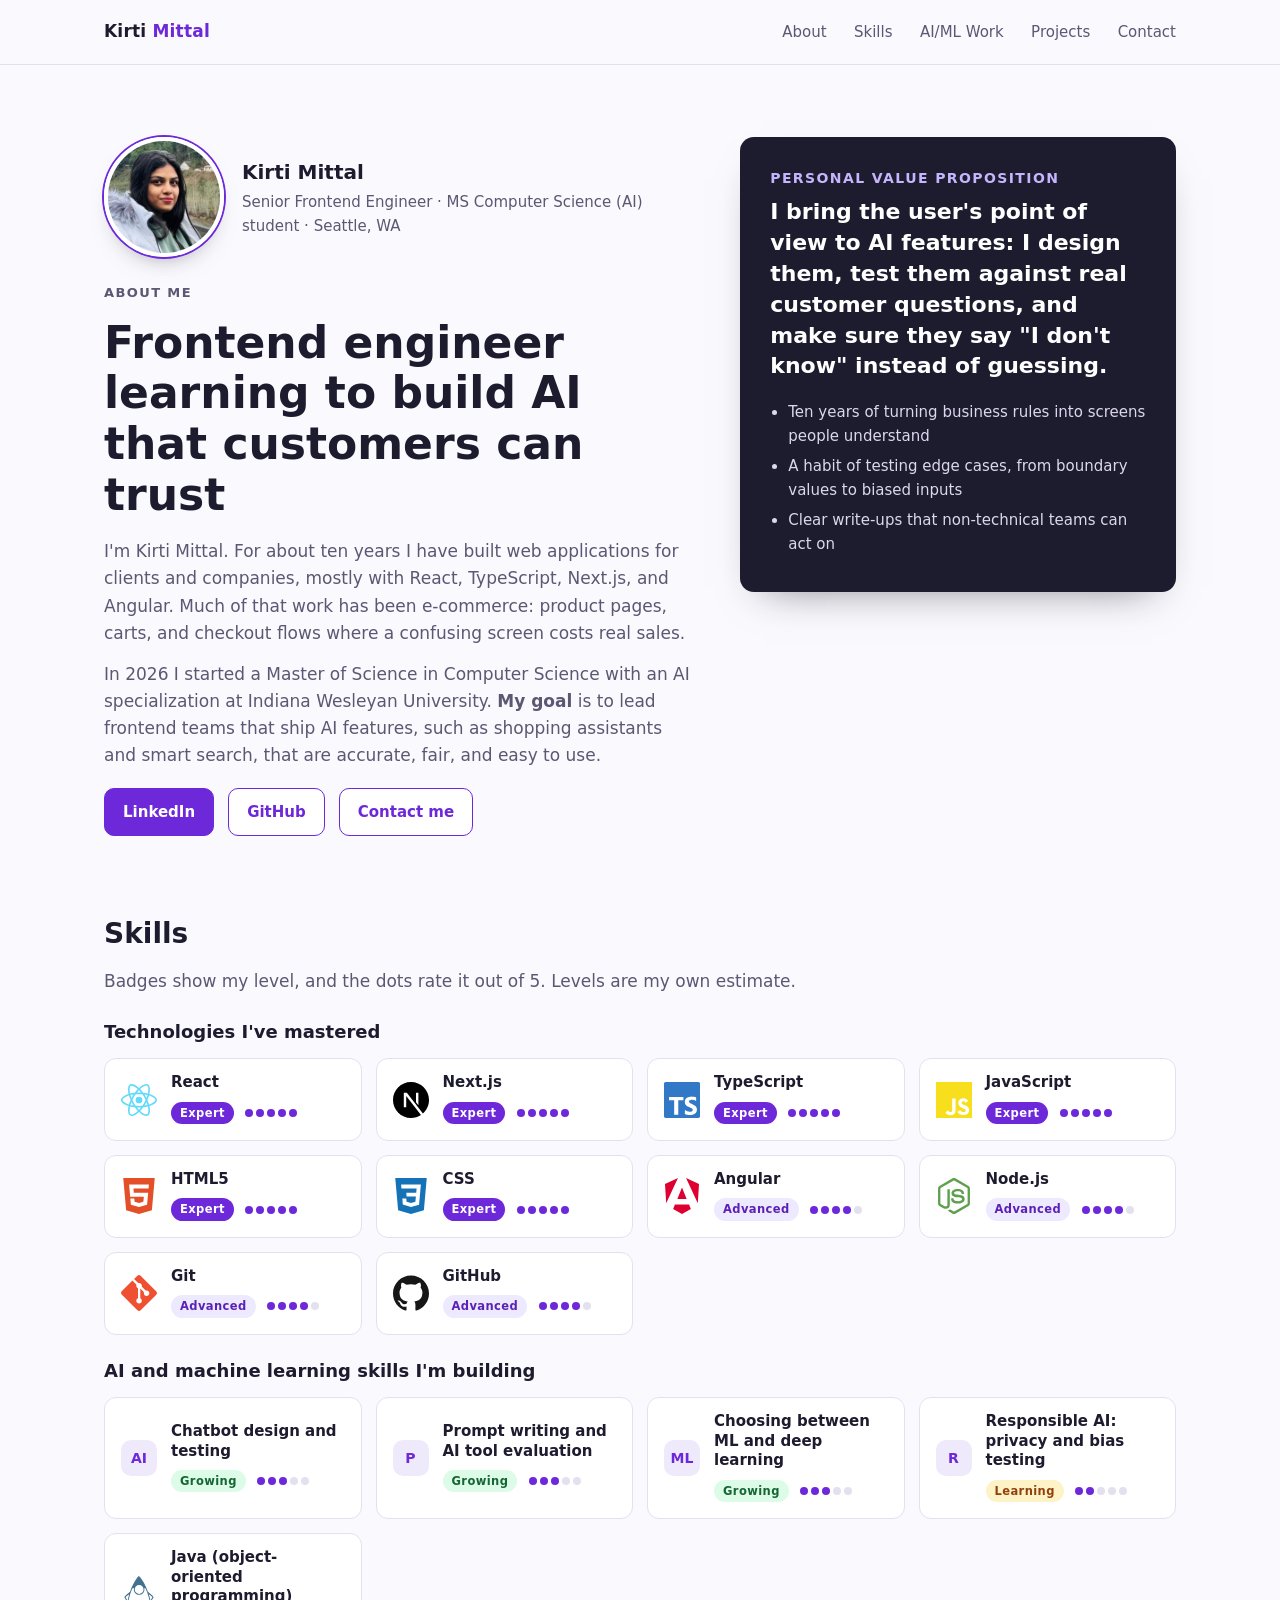
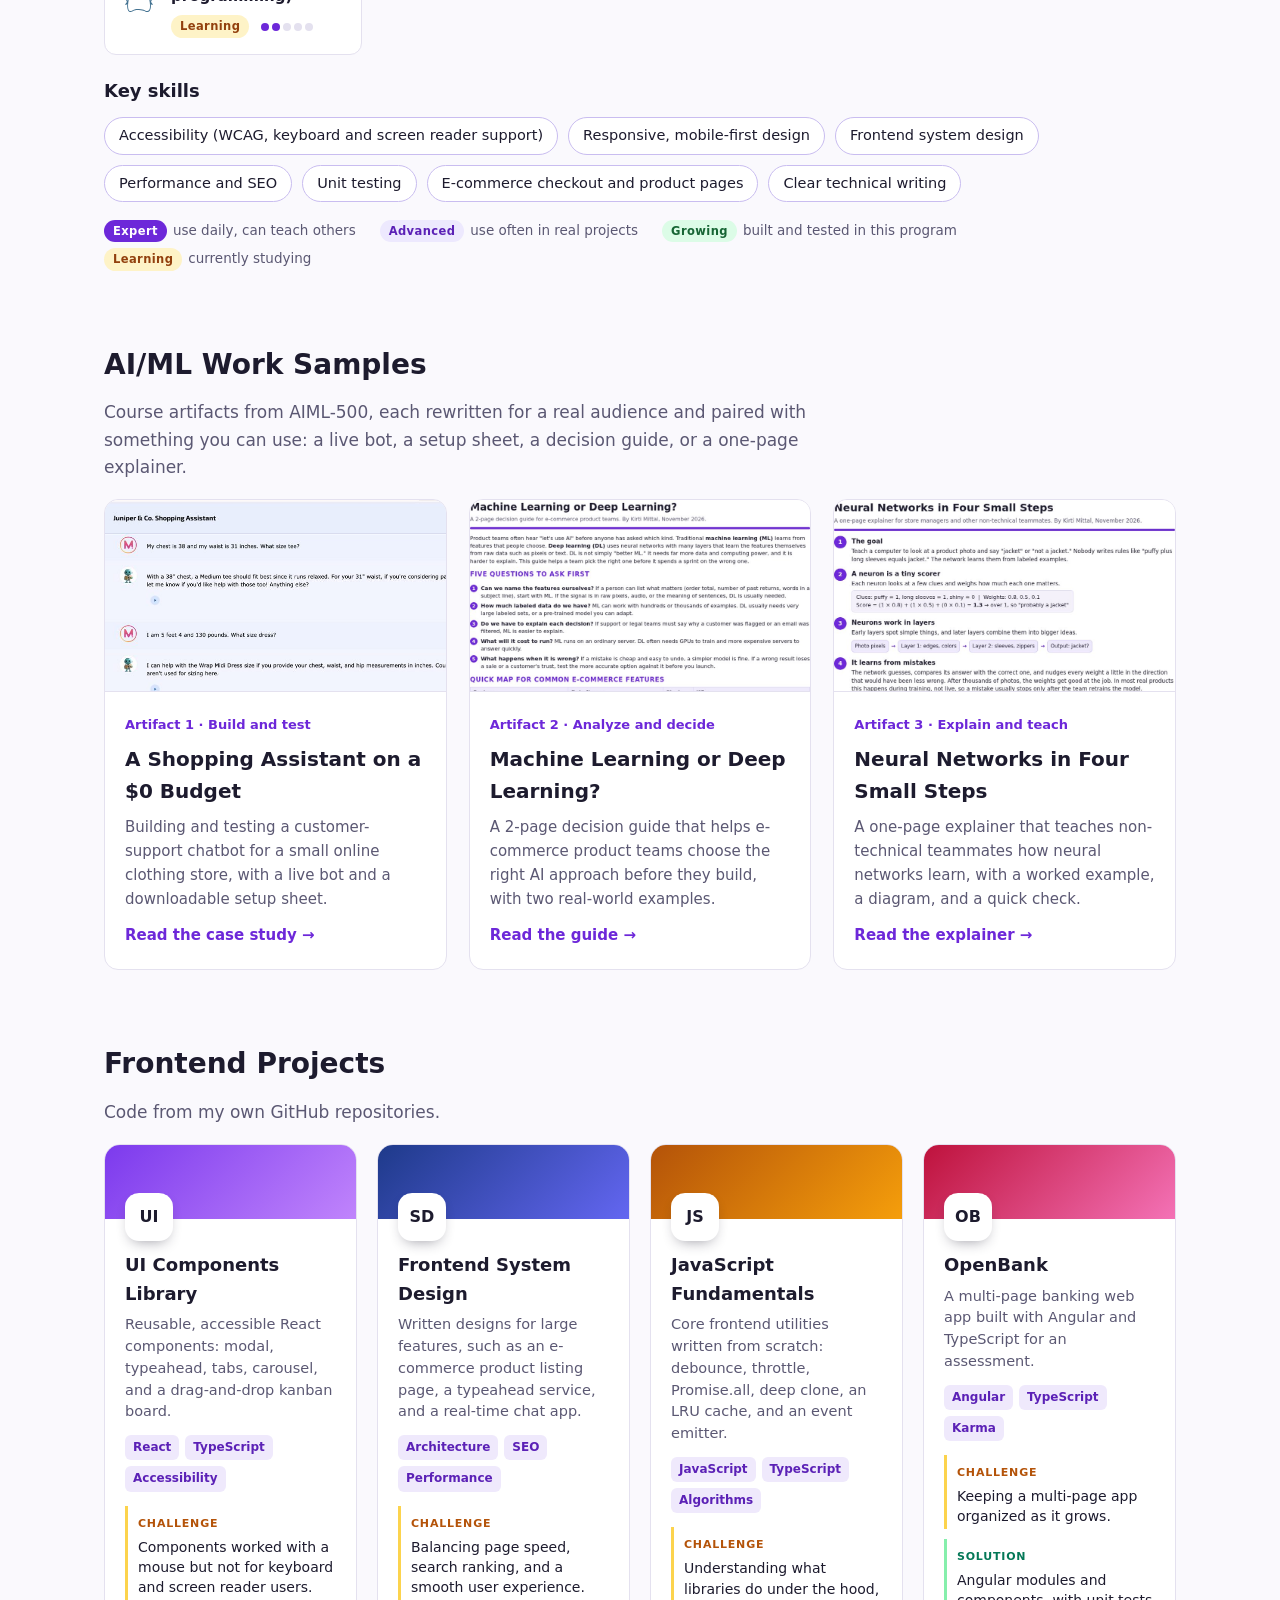
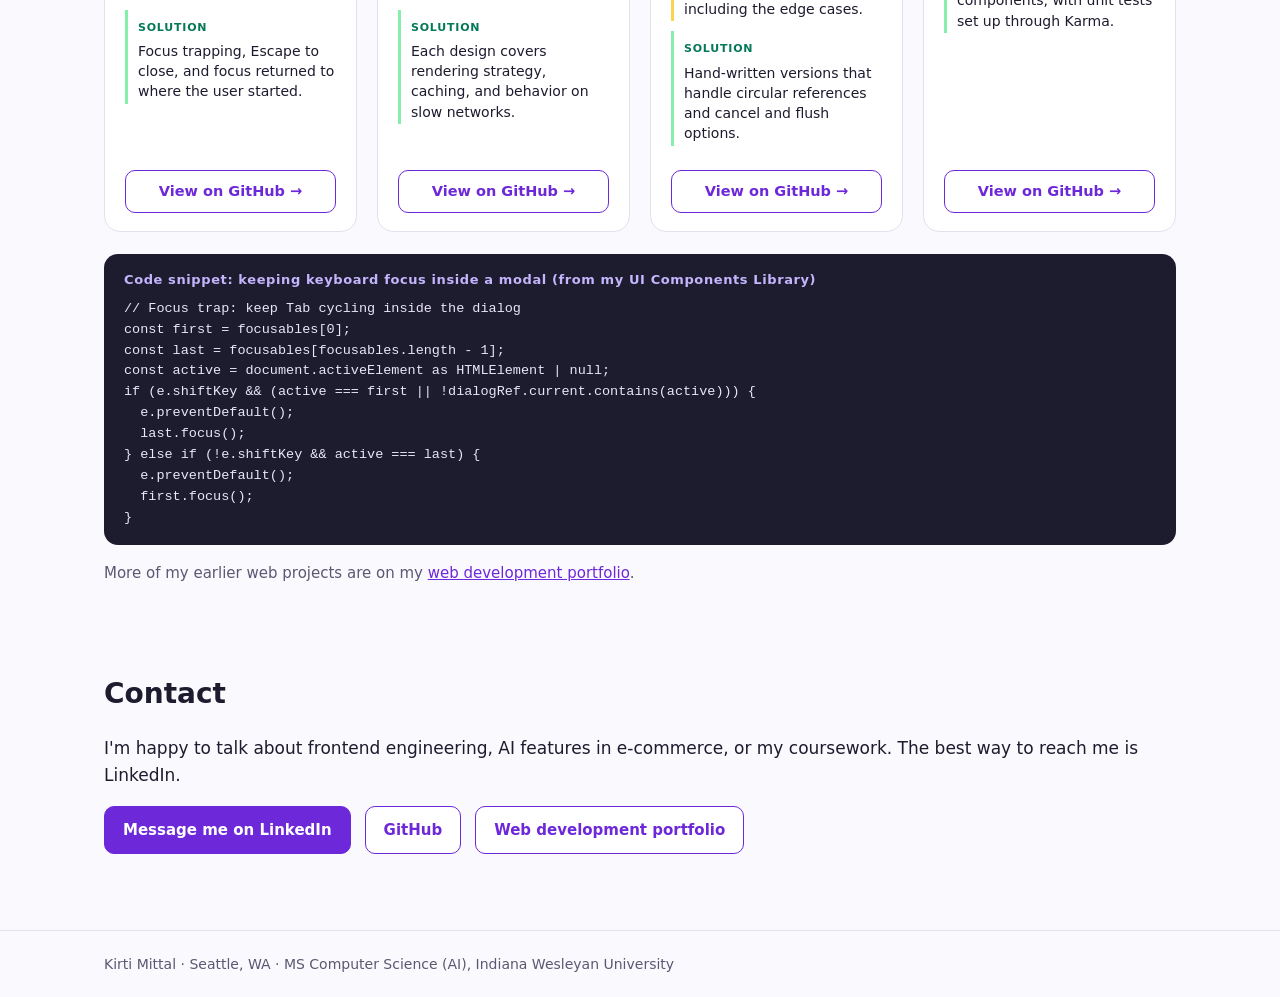
==== commit 2b322d96: "Artifact 3" ====
--- a/index.html
+++ b/index.html
@@ -208,7 +208,7 @@
     <!-- AI/ML artifacts -->
     <section class="block" id="artifacts">
       <h2>AI/ML Work Samples</h2>
-      <p class="section-lede">Course artifacts from AIML-500, each rewritten for a real audience and paired with something you can use: a live bot, a setup sheet, or a decision guide.</p>
+      <p class="section-lede">Course artifacts from AIML-500, each rewritten for a real audience and paired with something you can use: a live bot, a setup sheet, a decision guide, or a one-page explainer.</p>
       <div class="cards">
         <a class="card" href="artifact-1.html">
           <img src="images/card-thumb.jpg" alt="The Juniper and Co. Shopping Assistant answering a sizing question and refusing a card number">
@@ -226,6 +226,15 @@
             <h3>Machine Learning or Deep Learning?</h3>
             <p>A 2-page decision guide that helps e-commerce product teams choose the right AI approach before they build, with two real-world examples.</p>
             <div class="more">Read the guide →</div>
+          </div>
+        </a>
+        <a class="card" href="artifact-3.html">
+          <img src="images/card-thumb-3.jpg" alt="The one-page neural network explainer">
+          <div class="body">
+            <span class="tag">Artifact 3 · Explain and teach</span>
+            <h3>Neural Networks in Four Small Steps</h3>
+            <p>A one-page explainer that teaches non-technical teammates how neural networks learn, with a worked example, a diagram, and a quick check.</p>
+            <div class="more">Read the explainer →</div>
           </div>
         </a>
       </div>
